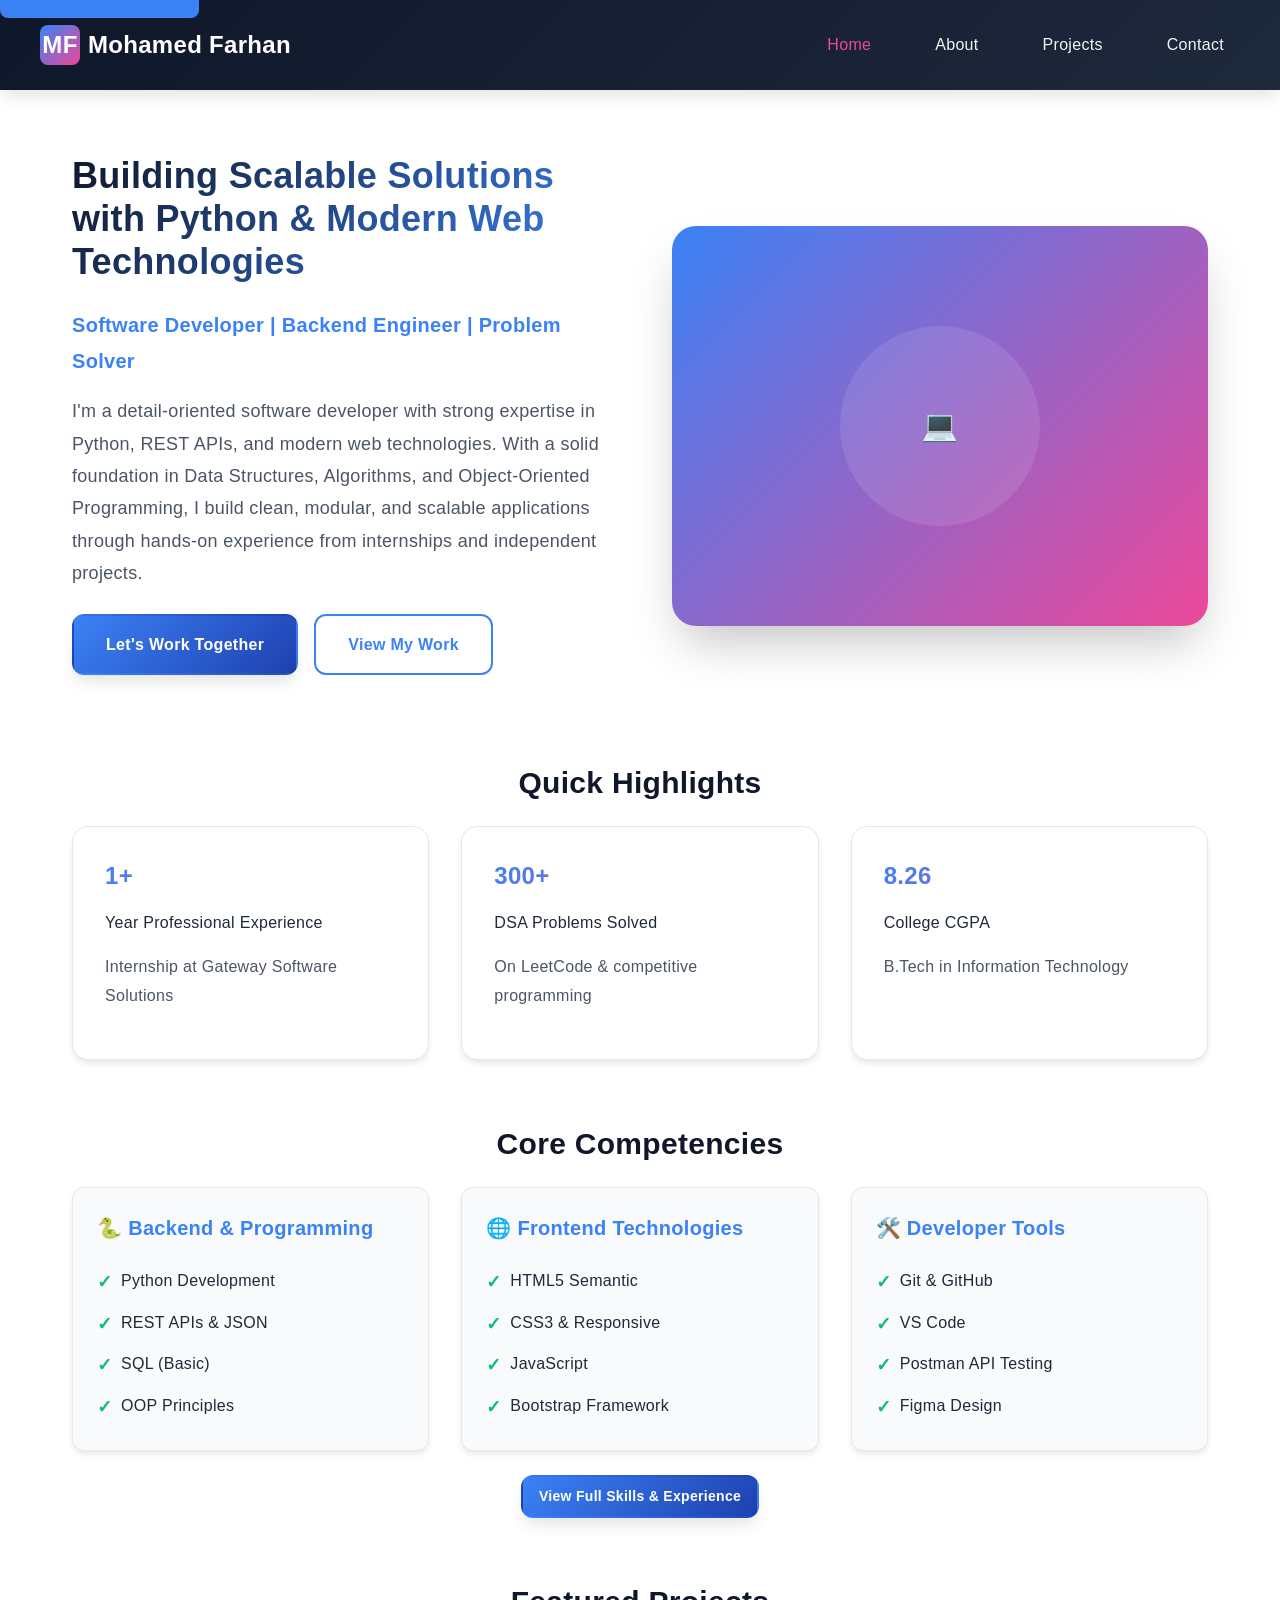
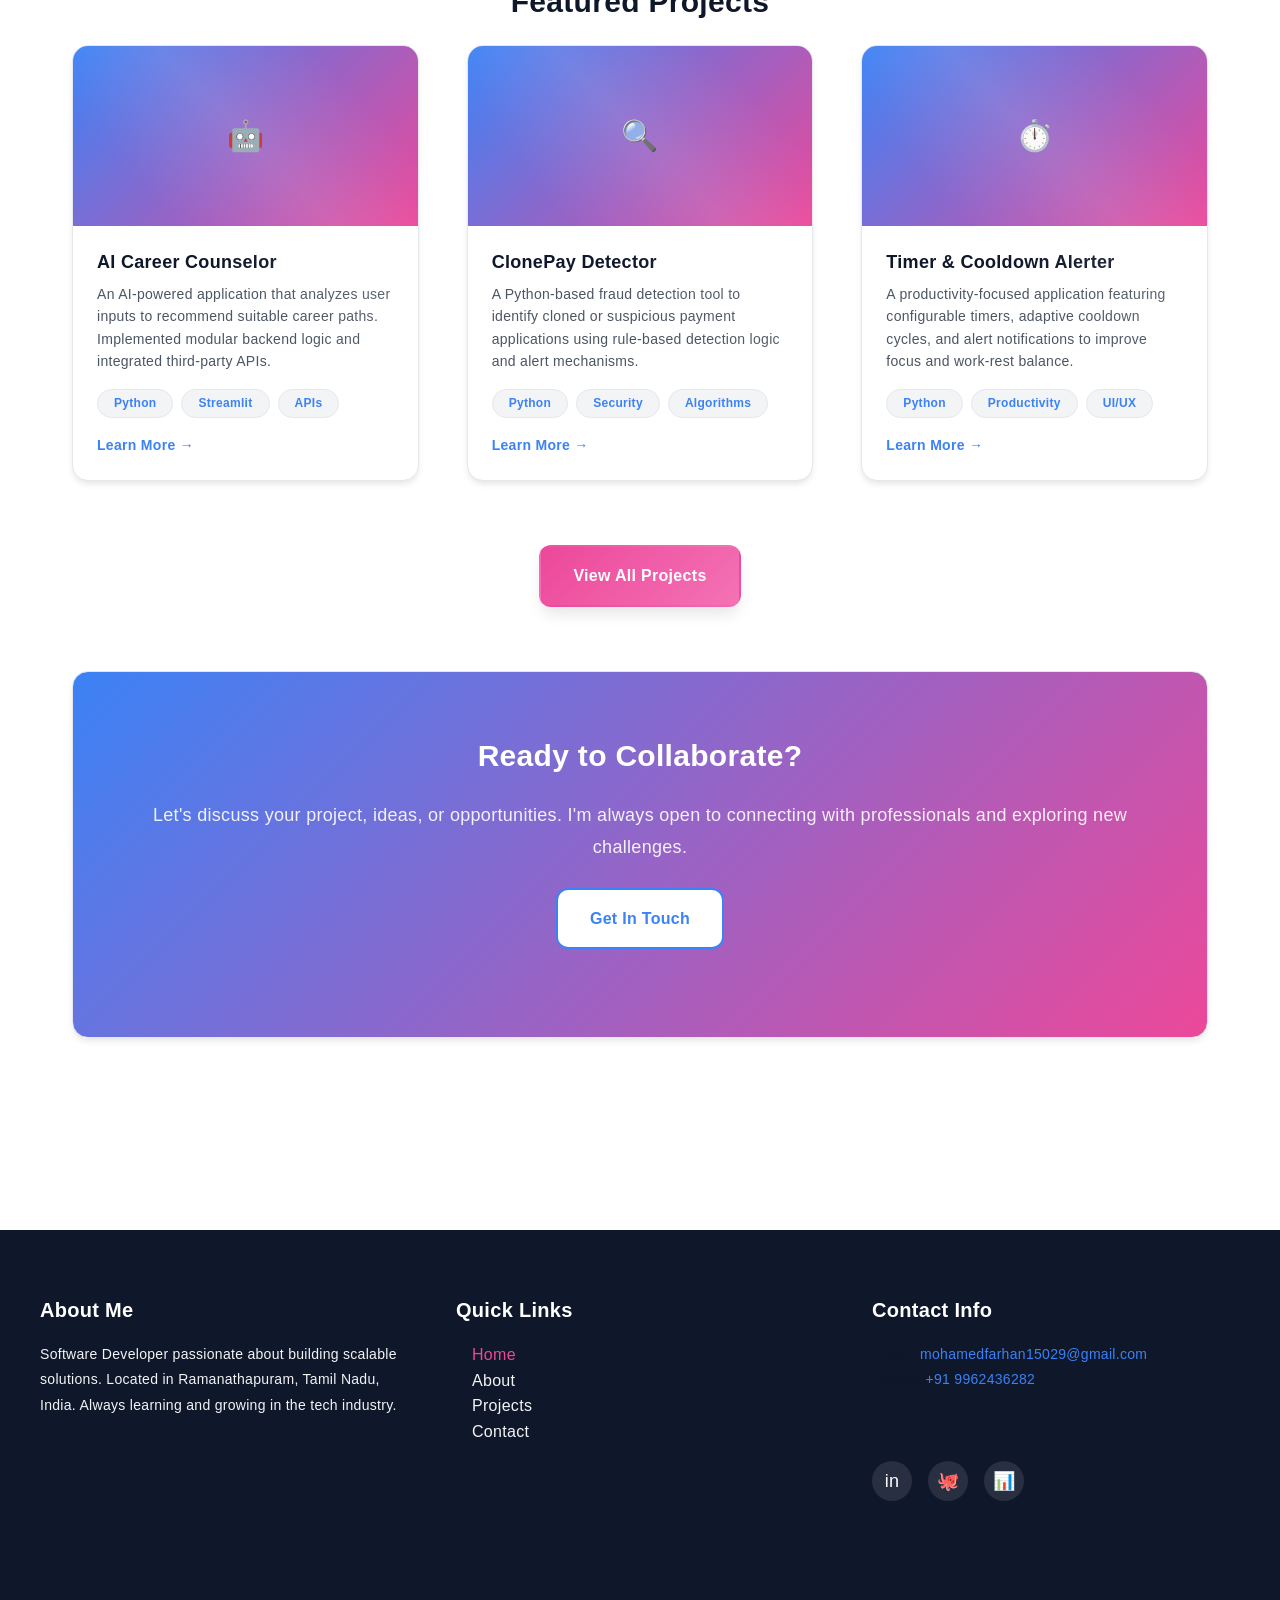
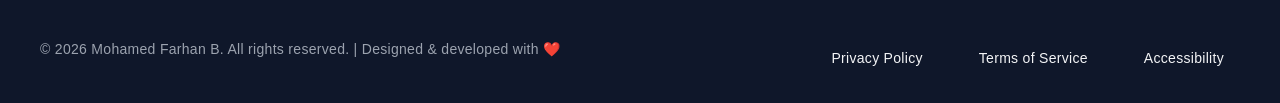
==== index.html @ 7ab43fc3 "Initial commit: Professional portfolio website - WCAG AAA accessible, SEO optimized, premium design" ====
<!DOCTYPE html>
<html lang="en">
<head>
  <!-- Charset and Viewport -->
  <meta charset="UTF-8">
  <meta name="viewport" content="width=device-width, initial-scale=1.0">
  
  <!-- SEO Meta Tags -->
  <title>Mohamed Farhan B | Software Developer - Python Backend & Web Development</title>
  <meta name="description" content="Experienced Software Developer specializing in Python backend development, REST APIs, and web technologies. Explore my portfolio, projects, and professional experience.">
  <meta name="keywords" content="Software Developer, Python, Backend Development, REST APIs, Web Development, Java, JavaScript, Full Stack">
  <meta name="author" content="Mohamed Farhan B">
  <meta name="robots" content="index, follow">
  <meta name="language" content="English">
  
  <!-- Open Graph Tags (Social Media) -->
  <meta property="og:title" content="Mohamed Farhan B | Software Developer">
  <meta property="og:description" content="Experienced Software Developer specializing in Python backend, APIs, and web technologies. Explore my portfolio and projects.">
  <meta property="og:type" content="website">
  <meta property="og:url" content="https://mohamedfarhanb.com">
  <meta property="og:image" content="https://mohamedfarhanb.com/og-image.png">
  
  <!-- Twitter Card Tags -->
  <meta name="twitter:card" content="summary_large_image">
  <meta name="twitter:title" content="Mohamed Farhan B | Software Developer">
  <meta name="twitter:description" content="Experienced Software Developer - Python, Backend, Web Development">
  
  <!-- Canonical URL -->
  <link rel="canonical" href="https://mohamedfarhanb.com">
  
  <!-- Favicon -->
  <link rel="icon" type="image/x-icon" href="data:image/svg+xml,<svg xmlns='http://www.w3.org/2000/svg' viewBox='0 0 32 32'><rect fill='%233b82f6' width='32' height='32'/><text x='50%' y='50%' dominant-baseline='middle' text-anchor='middle' font-size='20' font-weight='bold' fill='white' font-family='Arial'>MF</text></svg>">
  
  <!-- Stylesheets -->
  <link rel="stylesheet" href="css/styles.css">
  
  <!-- Schema.org Structured Data -->
  <script type="application/ld+json">
  {
    "@context": "https://schema.org",
    "@type": "Person",
    "name": "Mohamed Farhan B",
    "jobTitle": "Software Developer",
    "url": "https://mohamedfarhanb.com",
    "image": "https://mohamedfarhanb.com/profile.jpg",
    "sameAs": [
      "https://linkedin.com/in/mohamed-farhanb",
      "https://github.com/FarhanMohamed2005",
      "https://leetcode.com/u/Farhan12121"
    ],
    "contact": {
      "@type": "ContactPoint",
      "contactType": "Customer Service",
      "email": "mohamedfarhan15029@gmail.com",
      "telephone": "+91 9962436282"
    }
  }
  </script>
</head>
<body>
  <!-- Skip to Main Content Link (Accessibility) -->
  <a href="#main-content" class="skip-link">Skip to main content</a>

  <!-- Header & Navigation -->
  <header role="banner">
    <div class="header-container">
      <!-- Logo -->
      <a href="index.html" class="logo" aria-label="Mohamed Farhan portfolio home">
        <div class="logo-icon">MF</div>
        <span>Mohamed Farhan</span>
      </a>

      <!-- Mobile Menu Button -->
      <button class="mobile-menu-btn" aria-label="Toggle navigation menu" aria-expanded="false">
        ☰
      </button>

      <!-- Navigation -->
      <nav role="navigation" aria-label="Main navigation">
        <a href="index.html" aria-current="page">Home</a>
        <a href="about.html">About</a>
        <a href="projects.html">Projects</a>
        <a href="contact.html">Contact</a>
      </nav>
    </div>
  </header>

  <!-- Main Content -->
  <main id="main-content" role="main">
    <!-- Hero Section -->
    <section class="hero" aria-labelledby="hero-title">
      <article class="hero-content">
        <h1 id="hero-title">Building Scalable Solutions with Python & Modern Web Technologies</h1>
        <p class="hero-subtitle">Software Developer | Backend Engineer | Problem Solver</p>
        <p class="hero-description">
          I'm a detail-oriented software developer with strong expertise in Python, REST APIs, and modern web technologies. 
          With a solid foundation in Data Structures, Algorithms, and Object-Oriented Programming, I build clean, modular, 
          and scalable applications through hands-on experience from internships and independent projects.
        </p>
        <div class="hero-cta">
          <a href="contact.html" class="btn btn-primary" aria-label="Get in touch with me">Let's Work Together</a>
          <a href="projects.html" class="btn btn-secondary" aria-label="View my portfolio projects">View My Work</a>
        </div>
      </article>

      <div class="hero-visual" aria-hidden="true">
        <div class="hero-visual-text">💻</div>
      </div>
    </section>

    <!-- Quick Stats Section -->
    <section class="quick-stats" aria-labelledby="stats-title">
      <h2 id="stats-title" class="text-center">Quick Highlights</h2>
      <div class="skills-grid">
        <div class="stat-card card">
          <h3 class="stat-number gradient-text">1+</h3>
          <p class="stat-label">Year Professional Experience</p>
          <p class="text-muted">Internship at Gateway Software Solutions</p>
        </div>
        <div class="stat-card card">
          <h3 class="stat-number gradient-text">300+</h3>
          <p class="stat-label">DSA Problems Solved</p>
          <p class="text-muted">On LeetCode & competitive programming</p>
        </div>
        <div class="stat-card card">
          <h3 class="stat-number gradient-text">8.26</h3>
          <p class="stat-label">College CGPA</p>
          <p class="text-muted">B.Tech in Information Technology</p>
        </div>
      </div>
    </section>

    <!-- Key Skills Preview Section -->
    <section class="skills-preview" aria-labelledby="skills-title">
      <h2 id="skills-title" class="text-center">Core Competencies</h2>
      <div class="skills-grid">
        <div class="skill-category card">
          <h4>🐍 Backend & Programming</h4>
          <ul class="skill-list">
            <li>Python Development</li>
            <li>REST APIs & JSON</li>
            <li>SQL (Basic)</li>
            <li>OOP Principles</li>
          </ul>
        </div>
        <div class="skill-category card">
          <h4>🌐 Frontend Technologies</h4>
          <ul class="skill-list">
            <li>HTML5 Semantic</li>
            <li>CSS3 & Responsive</li>
            <li>JavaScript</li>
            <li>Bootstrap Framework</li>
          </ul>
        </div>
        <div class="skill-category card">
          <h4>🛠️ Developer Tools</h4>
          <ul class="skill-list">
            <li>Git & GitHub</li>
            <li>VS Code</li>
            <li>Postman API Testing</li>
            <li>Figma Design</li>
          </ul>
        </div>
      </div>
      <div class="text-center mt">
        <a href="about.html" class="btn btn-primary btn-small">View Full Skills & Experience</a>
      </div>
    </section>

    <!-- Featured Projects Section -->
    <section class="featured-projects" aria-labelledby="projects-title">
      <h2 id="projects-title" class="text-center">Featured Projects</h2>
      <div class="projects-grid">
        <!-- Project 1 -->
        <article class="project-card">
          <div class="project-image" aria-hidden="true">🤖</div>
          <div class="project-body">
            <h3 class="project-title">AI Career Counselor</h3>
            <p class="project-description">
              An AI-powered application that analyzes user inputs to recommend suitable career paths. 
              Implemented modular backend logic and integrated third-party APIs.
            </p>
            <div class="project-tech">
              <span class="tag">Python</span>
              <span class="tag">Streamlit</span>
              <span class="tag">APIs</span>
            </div>
            <div class="project-footer">
              <a href="projects.html" class="project-link" aria-label="View AI Career Counselor project details">Learn More →</a>
            </div>
          </div>
        </article>

        <!-- Project 2 -->
        <article class="project-card">
          <div class="project-image" aria-hidden="true">🔍</div>
          <div class="project-body">
            <h3 class="project-title">ClonePay Detector</h3>
            <p class="project-description">
              A Python-based fraud detection tool to identify cloned or suspicious payment applications 
              using rule-based detection logic and alert mechanisms.
            </p>
            <div class="project-tech">
              <span class="tag">Python</span>
              <span class="tag">Security</span>
              <span class="tag">Algorithms</span>
            </div>
            <div class="project-footer">
              <a href="projects.html" class="project-link" aria-label="View ClonePay Detector project details">Learn More →</a>
            </div>
          </div>
        </article>

        <!-- Project 3 -->
        <article class="project-card">
          <div class="project-image" aria-hidden="true">⏱️</div>
          <div class="project-body">
            <h3 class="project-title">Timer & Cooldown Alerter</h3>
            <p class="project-description">
              A productivity-focused application featuring configurable timers, adaptive cooldown cycles, 
              and alert notifications to improve focus and work-rest balance.
            </p>
            <div class="project-tech">
              <span class="tag">Python</span>
              <span class="tag">Productivity</span>
              <span class="tag">UI/UX</span>
            </div>
            <div class="project-footer">
              <a href="projects.html" class="project-link" aria-label="View Timer & Cooldown Alerter project details">Learn More →</a>
            </div>
          </div>
        </article>
      </div>
      <div class="text-center mt">
        <a href="projects.html" class="btn btn-accent">View All Projects</a>
      </div>
    </section>

    <!-- Call-to-Action Section -->
    <section class="cta-section" aria-labelledby="cta-title">
      <div class="card" style="background: linear-gradient(135deg, var(--secondary) 0%, var(--accent) 100%); color: white; padding: var(--spacing-3xl); text-align: center;">
        <h2 id="cta-title" style="color: white;">Ready to Collaborate?</h2>
        <p style="color: rgba(255, 255, 255, 0.9); font-size: var(--font-size-lg);">
          Let's discuss your project, ideas, or opportunities. I'm always open to connecting with professionals and exploring new challenges.
        </p>
        <div class="hero-cta" style="justify-content: center; margin-top: var(--spacing-lg);">
          <a href="contact.html" class="btn btn-secondary">Get In Touch</a>
        </div>
      </div>
    </section>
  </main>

  <!-- Footer -->
  <footer role="contentinfo">
    <div class="footer-container">
      <div class="footer-content">
        <!-- About Footer -->
        <section class="footer-section">
          <h4>About Me</h4>
          <p>
            Software Developer passionate about building scalable solutions. Located in Ramanathapuram, Tamil Nadu, India. 
            Always learning and growing in the tech industry.
          </p>
        </section>

        <!-- Quick Links -->
        <section class="footer-section">
          <h4>Quick Links</h4>
          <nav aria-label="Footer navigation">
            <ul style="list-style: none;">
              <li><a href="index.html">Home</a></li>
              <li><a href="about.html">About</a></li>
              <li><a href="projects.html">Projects</a></li>
              <li><a href="contact.html">Contact</a></li>
            </ul>
          </nav>
        </section>

        <!-- Contact Info -->
        <section class="footer-section">
          <h4>Contact Info</h4>
          <p>
            <strong>Email:</strong> <a href="mailto:mohamedfarhan15029@gmail.com">mohamedfarhan15029@gmail.com</a><br>
            <strong>Phone:</strong> <a href="tel:+919962436282">+91 9962436282</a>
          </p>
          <h5 style="margin-top: var(--spacing-lg);">Follow Me</h5>
          <div class="social-links">
            <a href="https://linkedin.com/in/mohamed-farhanb" class="social-link" aria-label="LinkedIn profile" target="_blank" rel="noopener noreferrer">in</a>
            <a href="https://github.com/FarhanMohamed2005" class="social-link" aria-label="GitHub profile" target="_blank" rel="noopener noreferrer">🐙</a>
            <a href="https://leetcode.com/u/Farhan12121" class="social-link" aria-label="LeetCode profile" target="_blank" rel="noopener noreferrer">📊</a>
          </div>
        </section>
      </div>

      <!-- Footer Bottom -->
      <div class="footer-bottom">
        <p class="footer-credit">© 2026 Mohamed Farhan B. All rights reserved. | Designed & developed with ❤️</p>
        <nav class="footer-links" aria-label="Legal">
          <a href="#privacy">Privacy Policy</a>
          <a href="#terms">Terms of Service</a>
          <a href="#accessibility">Accessibility</a>
        </nav>
      </div>
    </div>
  </footer>

  <!-- Scripts -->
  <script src="js/script.js"></script>
</body>
</html>
---- css/styles.css ----
/* ========================================
   PORTFOLIO WEBSITE - PREMIUM STYLING
   Semantic HTML5 | WCAG Accessibility
   ======================================== */

:root {
  /* Primary Color Palette */
  --primary: #0f172a;
  --primary-light: #1e293b;
  --secondary: #3b82f6;
  --secondary-dark: #1e40af;
  --accent: #ec4899;
  --accent-light: #f472b6;
  
  /* Neutral Colors */
  --white: #ffffff;
  --gray-50: #f9fafb;
  --gray-100: #f3f4f6;
  --gray-200: #e5e7eb;
  --gray-400: #9ca3af;
  --gray-600: #4b5563;
  --gray-800: #1f2937;
  --gray-900: #111827;
  
  /* Functional Colors */
  --success: #10b981;
  --warning: #f59e0b;
  --danger: #ef4444;
  
  /* Spacing System */
  --spacing-xs: 0.25rem;
  --spacing-sm: 0.5rem;
  --spacing-md: 1rem;
  --spacing-lg: 1.5rem;
  --spacing-xl: 2rem;
  --spacing-2xl: 3rem;
  --spacing-3xl: 4rem;
  
  /* Typography */
  --font-family: 'Segoe UI', Tahoma, Geneva, Verdana, sans-serif;
  --font-mono: 'Courier New', monospace;
  --font-size-xs: 0.75rem;
  --font-size-sm: 0.875rem;
  --font-size-base: 1rem;
  --font-size-lg: 1.125rem;
  --font-size-xl: 1.25rem;
  --font-size-2xl: 1.5rem;
  --font-size-3xl: 1.875rem;
  --font-size-4xl: 2.25rem;
  
  /* Shadows */
  --shadow-sm: 0 1px 2px 0 rgba(0, 0, 0, 0.05);
  --shadow-md: 0 4px 6px -1px rgba(0, 0, 0, 0.1);
  --shadow-lg: 0 10px 15px -3px rgba(0, 0, 0, 0.1);
  --shadow-xl: 0 20px 25px -5px rgba(0, 0, 0, 0.1);
  --shadow-2xl: 0 25px 50px -12px rgba(0, 0, 0, 0.25);
  
  /* Transitions */
  --transition-fast: 150ms ease-in-out;
  --transition-base: 300ms ease-in-out;
  --transition-slow: 500ms ease-in-out;
  
  /* Border Radius */
  --radius-sm: 0.375rem;
  --radius-md: 0.5rem;
  --radius-lg: 0.75rem;
  --radius-xl: 1rem;
  --radius-2xl: 1.5rem;
  --radius-full: 9999px;
}

/* ========================================
   RESET & BASE STYLES
   ======================================== */

*,
*::before,
*::after {
  margin: 0;
  padding: 0;
  box-sizing: border-box;
}

html {
  scroll-behavior: smooth;
  font-size: 16px;
}

body {
  font-family: var(--font-family);
  color: var(--gray-800);
  background-color: var(--white);
  line-height: 1.6;
  letter-spacing: 0.3px;
  overflow-x: hidden;
}

/* ========================================
   ACCESSIBILITY FOCUS STYLES
   ======================================== */

:focus {
  outline: 2px solid var(--secondary);
  outline-offset: 2px;
}

:focus:not(:focus-visible) {
  outline: none;
}

a:focus-visible,
button:focus-visible,
input:focus-visible,
textarea:focus-visible,
select:focus-visible {
  outline: 3px solid var(--accent);
  outline-offset: 2px;
  border-radius: var(--radius-md);
}

/* Skip to main content link */
.skip-link {
  position: absolute;
  top: -40px;
  left: 0;
  background: var(--secondary);
  color: var(--white);
  padding: var(--spacing-md) var(--spacing-lg);
  text-decoration: none;
  z-index: 100;
  border-radius: var(--radius-md);
}

.skip-link:focus {
  top: 0;
}

/* ========================================
   TYPOGRAPHY
   ======================================== */

h1 {
  font-size: var(--font-size-4xl);
  font-weight: 700;
  line-height: 1.2;
  margin-bottom: var(--spacing-lg);
  color: var(--primary);
}

h2 {
  font-size: var(--font-size-3xl);
  font-weight: 700;
  line-height: 1.3;
  margin-bottom: var(--spacing-lg);
  color: var(--primary);
}

h3 {
  font-size: var(--font-size-2xl);
  font-weight: 600;
  line-height: 1.4;
  margin-bottom: var(--spacing-md);
  color: var(--primary);
}

h4 {
  font-size: var(--font-size-xl);
  font-weight: 600;
  margin-bottom: var(--spacing-md);
  color: var(--primary);
}

h5 {
  font-size: var(--font-size-lg);
  font-weight: 600;
  margin-bottom: var(--spacing-sm);
  color: var(--primary);
}

h6 {
  font-size: var(--font-size-base);
  font-weight: 600;
  margin-bottom: var(--spacing-sm);
  color: var(--primary);
}

p {
  margin-bottom: var(--spacing-md);
  line-height: 1.8;
  color: var(--gray-700);
}

a {
  color: var(--secondary);
  text-decoration: none;
  transition: color var(--transition-fast);
}

a:hover {
  color: var(--accent);
  text-decoration: underline;
}

strong {
  font-weight: 600;
  color: var(--primary);
}

code {
  background-color: var(--gray-100);
  color: var(--danger);
  padding: 0.2rem 0.4rem;
  border-radius: var(--radius-sm);
  font-family: var(--font-mono);
  font-size: 0.9em;
}

/* ========================================
   HEADER & NAVIGATION
   ======================================== */

header {
  background: linear-gradient(135deg, var(--primary) 0%, var(--primary-light) 100%);
  color: var(--white);
  padding: var(--spacing-lg) var(--spacing-xl);
  box-shadow: var(--shadow-lg);
  position: sticky;
  top: 0;
  z-index: 50;
  animation: slideDown 0.6s ease-out;
}

@keyframes slideDown {
  from {
    transform: translateY(-100%);
    opacity: 0;
  }
  to {
    transform: translateY(0);
    opacity: 1;
  }
}

.header-container {
  max-width: 1200px;
  margin: 0 auto;
  display: flex;
  justify-content: space-between;
  align-items: center;
  gap: var(--spacing-xl);
}

.logo {
  font-size: var(--font-size-2xl);
  font-weight: 700;
  color: var(--white);
  display: flex;
  align-items: center;
  gap: var(--spacing-sm);
  text-decoration: none;
  transition: transform var(--transition-fast);
}

.logo:hover {
  transform: scale(1.05);
}

.logo-icon {
  width: 40px;
  height: 40px;
  background: linear-gradient(135deg, var(--secondary) 0%, var(--accent) 100%);
  border-radius: var(--radius-md);
  display: flex;
  align-items: center;
  justify-content: center;
  font-weight: 700;
  color: var(--white);
}

nav {
  display: flex;
  gap: var(--spacing-xl);
  align-items: center;
}

nav a {
  color: var(--gray-100);
  text-decoration: none;
  font-weight: 500;
  padding: var(--spacing-sm) var(--spacing-md);
  border-radius: var(--radius-md);
  transition: all var(--transition-base);
  position: relative;
}

nav a::after {
  content: '';
  position: absolute;
  bottom: 0;
  left: 0;
  width: 0;
  height: 2px;
  background: linear-gradient(90deg, var(--secondary), var(--accent));
  transition: width var(--transition-base);
}

nav a:hover::after {
  width: 100%;
}

nav a:hover {
  color: var(--accent);
  background-color: rgba(255, 255, 255, 0.1);
}

.mobile-menu-btn {
  display: none;
  background: none;
  border: none;
  color: var(--white);
  cursor: pointer;
  font-size: var(--font-size-xl);
}

/* ========================================
   MAIN CONTAINER & SECTIONS
   ======================================== */

main {
  max-width: 1200px;
  margin: 0 auto;
  padding: var(--spacing-3xl) var(--spacing-xl);
  min-height: calc(100vh - 200px);
}

section {
  margin-bottom: var(--spacing-3xl);
  animation: fadeInUp 0.8s ease-out;
}

@keyframes fadeInUp {
  from {
    opacity: 0;
    transform: translateY(30px);
  }
  to {
    opacity: 1;
    transform: translateY(0);
  }
}

article {
  animation: fadeInUp 0.8s ease-out;
}

/* ========================================
   HERO SECTION
   ======================================== */

.hero {
  display: grid;
  grid-template-columns: 1fr 1fr;
  gap: var(--spacing-3xl);
  align-items: center;
  margin-bottom: var(--spacing-3xl);
}

.hero-content h1 {
  background: linear-gradient(135deg, var(--primary) 0%, var(--secondary) 100%);
  -webkit-background-clip: text;
  -webkit-text-fill-color: transparent;
  background-clip: text;
  margin-bottom: var(--spacing-lg);
  animation: slideInLeft 0.8s ease-out;
}

@keyframes slideInLeft {
  from {
    opacity: 0;
    transform: translateX(-50px);
  }
  to {
    opacity: 1;
    transform: translateX(0);
  }
}

.hero-subtitle {
  font-size: var(--font-size-xl);
  color: var(--secondary);
  font-weight: 600;
  margin-bottom: var(--spacing-md);
  animation: slideInLeft 0.8s ease-out 0.1s backwards;
}

.hero-description {
  font-size: var(--font-size-lg);
  color: var(--gray-600);
  line-height: 1.8;
  margin-bottom: var(--spacing-lg);
  animation: slideInLeft 0.8s ease-out 0.2s backwards;
}

.hero-cta {
  display: flex;
  gap: var(--spacing-md);
  margin-bottom: var(--spacing-lg);
  animation: slideInLeft 0.8s ease-out 0.3s backwards;
  flex-wrap: wrap;
}

.hero-visual {
  background: linear-gradient(135deg, var(--secondary) 0%, var(--accent) 100%);
  border-radius: var(--radius-2xl);
  height: 400px;
  display: flex;
  align-items: center;
  justify-content: center;
  box-shadow: var(--shadow-2xl);
  animation: slideInRight 0.8s ease-out;
  position: relative;
  overflow: hidden;
}

@keyframes slideInRight {
  from {
    opacity: 0;
    transform: translateX(50px);
  }
  to {
    opacity: 1;
    transform: translateX(0);
  }
}

.hero-visual::before {
  content: '';
  position: absolute;
  width: 200px;
  height: 200px;
  background: rgba(255, 255, 255, 0.1);
  border-radius: 50%;
  animation: float 6s ease-in-out infinite;
}

@keyframes float {
  0%, 100% {
    transform: translateY(0);
  }
  50% {
    transform: translateY(-30px);
  }
}

.hero-visual-text {
  color: var(--white);
  font-size: var(--font-size-3xl);
  font-weight: 700;
  text-align: center;
  z-index: 10;
  position: relative;
}

/* ========================================
   BUTTONS & CTA
   ======================================== */

.btn {
  display: inline-block;
  padding: var(--spacing-md) var(--spacing-xl);
  border-radius: var(--radius-lg);
  border: 2px solid transparent;
  font-size: var(--font-size-base);
  font-weight: 600;
  cursor: pointer;
  transition: all var(--transition-base);
  text-decoration: none;
  text-align: center;
  font-family: var(--font-family);
}

.btn-primary {
  background: linear-gradient(135deg, var(--secondary) 0%, var(--secondary-dark) 100%);
  color: var(--white);
  box-shadow: var(--shadow-lg);
}

.btn-primary:hover {
  transform: translateY(-2px);
  box-shadow: var(--shadow-xl);
}

.btn-secondary {
  background: var(--white);
  color: var(--secondary);
  border: 2px solid var(--secondary);
}

.btn-secondary:hover {
  background: var(--secondary);
  color: var(--white);
  transform: translateY(-2px);
}

.btn-accent {
  background: linear-gradient(135deg, var(--accent) 0%, var(--accent-light) 100%);
  color: var(--white);
  box-shadow: var(--shadow-lg);
}

.btn-accent:hover {
  transform: translateY(-2px);
  box-shadow: var(--shadow-xl);
}

.btn-small {
  padding: var(--spacing-sm) var(--spacing-md);
  font-size: var(--font-size-sm);
}

.btn:active {
  transform: translateY(0);
}

/* ========================================
   CARDS
   ======================================== */

.card {
  background: var(--white);
  border-radius: var(--radius-xl);
  padding: var(--spacing-xl);
  box-shadow: var(--shadow-md);
  transition: all var(--transition-base);
  border: 1px solid var(--gray-200);
}

.card:hover {
  box-shadow: var(--shadow-xl);
  transform: translateY(-8px);
  border-color: var(--secondary);
}

.card-header {
  margin-bottom: var(--spacing-lg);
}

.card-title {
  font-size: var(--font-size-xl);
  font-weight: 700;
  margin-bottom: var(--spacing-sm);
  color: var(--primary);
}

.card-subtitle {
  color: var(--secondary);
  font-size: var(--font-size-sm);
  font-weight: 600;
}

.card-content {
  color: var(--gray-600);
  line-height: 1.8;
  margin-bottom: var(--spacing-md);
}

.card-tags {
  display: flex;
  gap: var(--spacing-sm);
  flex-wrap: wrap;
}

.tag {
  display: inline-block;
  background: var(--gray-100);
  color: var(--secondary);
  padding: var(--spacing-xs) var(--spacing-md);
  border-radius: var(--radius-full);
  font-size: var(--font-size-xs);
  font-weight: 600;
  border: 1px solid var(--gray-200);
}

.tag:hover {
  background: var(--secondary);
  color: var(--white);
  border-color: var(--secondary);
}

/* ========================================
   SKILLS GRID
   ======================================== */

.skills-grid {
  display: grid;
  grid-template-columns: repeat(auto-fit, minmax(200px, 1fr));
  gap: var(--spacing-xl);
}

.skill-category {
  background: var(--gray-50);
  padding: var(--spacing-lg);
  border-radius: var(--radius-lg);
  border: 1px solid var(--gray-200);
  transition: all var(--transition-base);
}

.skill-category:hover {
  background: var(--white);
  box-shadow: var(--shadow-lg);
  border-color: var(--secondary);
}

.skill-category h4 {
  color: var(--secondary);
  margin-bottom: var(--spacing-md);
  display: flex;
  align-items: center;
  gap: var(--spacing-sm);
}

.skill-list {
  list-style: none;
}

.skill-list li {
  padding: var(--spacing-sm) 0;
  color: var(--gray-700);
  position: relative;
  padding-left: var(--spacing-lg);
}

.skill-list li::before {
  content: '✓';
  position: absolute;
  left: 0;
  color: var(--success);
  font-weight: 700;
  font-size: var(--font-size-lg);
}

/* ========================================
   PROJECTS GRID
   ======================================== */

.projects-grid {
  display: grid;
  grid-template-columns: repeat(auto-fit, minmax(280px, 1fr));
  gap: var(--spacing-2xl);
  margin-bottom: var(--spacing-3xl);
}

.project-card {
  background: var(--white);
  border-radius: var(--radius-xl);
  overflow: hidden;
  box-shadow: var(--shadow-md);
  transition: all var(--transition-base);
  border: 1px solid var(--gray-200);
  display: flex;
  flex-direction: column;
}

.project-card:hover {
  box-shadow: var(--shadow-xl);
  transform: translateY(-12px);
  border-color: var(--secondary);
}

.project-image {
  width: 100%;
  height: 180px;
  background: linear-gradient(135deg, var(--secondary) 0%, var(--accent) 100%);
  display: flex;
  align-items: center;
  justify-content: center;
  color: var(--white);
  font-size: var(--font-size-3xl);
  font-weight: 700;
  overflow: hidden;
}

.project-image::before {
  content: '';
  position: absolute;
  width: 100%;
  height: 100%;
  background: linear-gradient(45deg, transparent 30%, rgba(255, 255, 255, 0.1) 50%, transparent 70%);
  animation: shimmer 3s infinite;
}

@keyframes shimmer {
  0% {
    transform: translateX(-100%);
  }
  100% {
    transform: translateX(100%);
  }
}

.project-body {
  padding: var(--spacing-lg);
  flex-grow: 1;
  display: flex;
  flex-direction: column;
}

.project-title {
  font-size: var(--font-size-lg);
  font-weight: 700;
  color: var(--primary);
  margin-bottom: var(--spacing-sm);
}

.project-description {
  color: var(--gray-600);
  font-size: var(--font-size-sm);
  line-height: 1.6;
  margin-bottom: var(--spacing-md);
  flex-grow: 1;
}

.project-tech {
  display: flex;
  flex-wrap: wrap;
  gap: var(--spacing-sm);
  margin-bottom: var(--spacing-md);
}

.project-footer {
  display: flex;
  gap: var(--spacing-md);
  margin-top: auto;
}

.project-link {
  display: inline-flex;
  align-items: center;
  gap: var(--spacing-sm);
  color: var(--secondary);
  font-weight: 600;
  font-size: var(--font-size-sm);
  transition: all var(--transition-fast);
}

.project-link:hover {
  color: var(--accent);
  transform: translateX(4px);
}

/* ========================================
   EXPERIENCE TIMELINE
   ======================================== */

.experience-timeline {
  position: relative;
  padding: var(--spacing-lg) 0;
}

.experience-timeline::before {
  content: '';
  position: absolute;
  left: 0;
  top: 0;
  bottom: 0;
  width: 3px;
  background: linear-gradient(180deg, var(--secondary) 0%, var(--accent) 100%);
  border-radius: var(--radius-full);
}

.timeline-item {
  margin-bottom: var(--spacing-2xl);
  padding-left: var(--spacing-2xl);
  position: relative;
}

.timeline-item::before {
  content: '';
  position: absolute;
  left: -10px;
  top: 0;
  width: 20px;
  height: 20px;
  background: var(--white);
  border: 3px solid var(--secondary);
  border-radius: 50%;
  transition: all var(--transition-base);
}

.timeline-item:hover::before {
  background: var(--secondary);
  transform: scale(1.2);
}

.timeline-date {
  font-size: var(--font-size-sm);
  color: var(--secondary);
  font-weight: 700;
  margin-bottom: var(--spacing-sm);
}

.timeline-title {
  font-size: var(--font-size-lg);
  font-weight: 700;
  color: var(--primary);
  margin-bottom: var(--spacing-sm);
}

.timeline-company {
  color: var(--accent);
  font-weight: 600;
  margin-bottom: var(--spacing-md);
}

.timeline-description {
  color: var(--gray-600);
  line-height: 1.8;
  margin-bottom: var(--spacing-md);
}

.timeline-points {
  list-style: none;
  margin-left: var(--spacing-lg);
}

.timeline-points li {
  padding: var(--spacing-sm) 0;
  color: var(--gray-700);
  position: relative;
  padding-left: var(--spacing-lg);
}

.timeline-points li::before {
  content: '→';
  position: absolute;
  left: 0;
  color: var(--secondary);
  font-weight: 700;
}

/* ========================================
   FORM STYLES
   ======================================== */

form {
  display: grid;
  gap: var(--spacing-lg);
  background: var(--gray-50);
  padding: var(--spacing-2xl);
  border-radius: var(--radius-xl);
  border: 1px solid var(--gray-200);
}

.form-group {
  display: flex;
  flex-direction: column;
  gap: var(--spacing-sm);
}

label {
  font-weight: 600;
  color: var(--primary);
  font-size: var(--font-size-sm);
}

input,
textarea,
select {
  padding: var(--spacing-md);
  border: 2px solid var(--gray-200);
  border-radius: var(--radius-md);
  font-family: var(--font-family);
  font-size: var(--font-size-base);
  transition: all var(--transition-base);
  background: var(--white);
}

input:hover,
textarea:hover,
select:hover {
  border-color: var(--gray-400);
}

input:focus,
textarea:focus,
select:focus {
  border-color: var(--secondary);
  background: var(--white);
  box-shadow: 0 0 0 3px rgba(59, 130, 246, 0.1);
}

textarea {
  resize: vertical;
  min-height: 150px;
  font-family: var(--font-family);
}

input::placeholder,
textarea::placeholder {
  color: var(--gray-400);
}

.form-hint {
  font-size: var(--font-size-xs);
  color: var(--gray-600);
  margin-top: -var(--spacing-sm);
}

.form-error {
  color: var(--danger);
  font-size: var(--font-size-sm);
  display: none;
}

.form-error.show {
  display: block;
}

.form-success {
  background: var(--success);
  color: var(--white);
  padding: var(--spacing-lg);
  border-radius: var(--radius-md);
  margin-bottom: var(--spacing-lg);
  display: none;
}

.form-success.show {
  display: block;
  animation: slideInDown 0.4s ease-out;
}

@keyframes slideInDown {
  from {
    opacity: 0;
    transform: translateY(-20px);
  }
  to {
    opacity: 1;
    transform: translateY(0);
  }
}

/* ========================================
   FOOTER
   ======================================== */

footer {
  background: var(--primary);
  color: var(--gray-100);
  padding: var(--spacing-3xl) var(--spacing-xl) var(--spacing-lg);
  margin-top: var(--spacing-3xl);
}

.footer-container {
  max-width: 1200px;
  margin: 0 auto;
}

.footer-content {
  display: grid;
  grid-template-columns: repeat(auto-fit, minmax(250px, 1fr));
  gap: var(--spacing-2xl);
  margin-bottom: var(--spacing-2xl);
}

.footer-section h4 {
  color: var(--white);
  margin-bottom: var(--spacing-md);
}

.footer-section p {
  color: var(--gray-300);
  font-size: var(--font-size-sm);
  line-height: 1.8;
}

.social-links {
  display: flex;
  gap: var(--spacing-md);
  margin-top: var(--spacing-md);
}

.social-link {
  width: 40px;
  height: 40px;
  background: rgba(255, 255, 255, 0.1);
  border-radius: 50%;
  display: flex;
  align-items: center;
  justify-content: center;
  color: var(--white);
  text-decoration: none;
  transition: all var(--transition-base);
  border: 2px solid transparent;
  font-size: var(--font-size-lg);
}

.social-link:hover {
  background: var(--secondary);
  transform: translateY(-4px);
  border-color: var(--accent);
}

.footer-bottom {
  border-top: 1px solid var(--gray-700);
  padding-top: var(--spacing-lg);
  display: flex;
  justify-content: space-between;
  align-items: center;
  flex-wrap: wrap;
  gap: var(--spacing-lg);
}

.footer-credit {
  color: var(--gray-400);
  font-size: var(--font-size-sm);
}

.footer-links {
  display: flex;
  gap: var(--spacing-lg);
}

.footer-links a {
  color: var(--gray-300);
  font-size: var(--font-size-sm);
  transition: color var(--transition-fast);
}

.footer-links a:hover {
  color: var(--secondary);
}

/* ========================================
   UTILITIES
   ======================================== */

.sr-only {
  position: absolute;
  width: 1px;
  height: 1px;
  padding: 0;
  margin: -1px;
  overflow: hidden;
  clip: rect(0, 0, 0, 0);
  white-space: nowrap;
  border-width: 0;
}

.container {
  max-width: 1200px;
  margin: 0 auto;
  padding: 0 var(--spacing-xl);
}

.text-center {
  text-align: center;
}

.text-muted {
  color: var(--gray-600);
}

.mt {
  margin-top: var(--spacing-lg);
}

.mb {
  margin-bottom: var(--spacing-lg);
}

.flex-center {
  display: flex;
  align-items: center;
  justify-content: center;
}

.gradient-text {
  background: linear-gradient(135deg, var(--secondary) 0%, var(--accent) 100%);
  -webkit-background-clip: text;
  -webkit-text-fill-color: transparent;
  background-clip: text;
}

/* ========================================
   RESPONSIVE DESIGN
   ======================================== */

@media (max-width: 768px) {
  :root {
    --font-size-4xl: 1.875rem;
    --font-size-3xl: 1.5rem;
    --font-size-2xl: 1.25rem;
  }

  header {
    padding: var(--spacing-lg) var(--spacing-md);
  }

  .header-container {
    gap: var(--spacing-md);
  }

  nav {
    display: none;
    position: absolute;
    top: 100%;
    left: 0;
    right: 0;
    flex-direction: column;
    background: var(--primary-light);
    padding: var(--spacing-lg);
    gap: var(--spacing-md);
    z-index: 40;
    animation: slideDown 0.3s ease-out;
  }

  nav.active {
    display: flex;
  }

  .mobile-menu-btn {
    display: block;
  }

  main {
    padding: var(--spacing-2xl) var(--spacing-md);
    min-height: auto;
  }

  .hero {
    grid-template-columns: 1fr;
    gap: var(--spacing-2xl);
  }

  .hero-visual {
    height: 250px;
  }

  .skills-grid {
    grid-template-columns: repeat(auto-fit, minmax(150px, 1fr));
    gap: var(--spacing-lg);
  }

  .projects-grid {
    grid-template-columns: 1fr;
    gap: var(--spacing-xl);
  }

  form {
    padding: var(--spacing-lg);
  }

  .footer-bottom {
    flex-direction: column-reverse;
    align-items: flex-start;
  }

  .footer-links {
    flex-direction: column;
    gap: var(--spacing-md);
  }

  h1 {
    font-size: var(--font-size-3xl);
  }

  h2 {
    font-size: var(--font-size-2xl);
  }

  .hero-cta {
    flex-direction: column;
  }

  .btn {
    width: 100%;
  }
}

@media (max-width: 480px) {
  :root {
    --spacing-xl: 1rem;
    --spacing-2xl: 1.5rem;
    --spacing-3xl: 2rem;
    --font-size-2xl: 1.125rem;
  }

  header {
    padding: var(--spacing-md);
  }

  h1 {
    font-size: var(--font-size-2xl);
  }

  h2 {
    font-size: var(--font-size-xl);
  }

  main {
    padding: var(--spacing-xl) var(--spacing-md);
  }

  .skills-grid {
    grid-template-columns: 1fr;
  }

  .timeline-item {
    padding-left: var(--spacing-xl);
  }

  .timeline-item::before {
    left: -7px;
  }

  .experience-timeline::before {
    left: 3px;
  }

  .footer-content {
    gap: var(--spacing-xl);
  }
}

/* ========================================
   PRINT STYLES
   ======================================== */

@media print {
  header,
  footer,
  .mobile-menu-btn {
    display: none;
  }

  main {
    padding: 0;
  }

  a {
    color: var(--primary);
  }

  .btn {
    display: none;
  }
}

/* ========================================
   DARK MODE (FUTURE ENHANCEMENT)
   ======================================== */

@media (prefers-color-scheme: dark) {
  body {
    background-color: var(--gray-900);
    color: var(--gray-100);
  }

  h1,
  h2,
  h3,
  h4,
  h5,
  h6 {
    color: var(--white);
  }

  p {
    color: var(--gray-300);
  }

  .card {
    background: var(--primary-light);
    border-color: var(--gray-700);
  }

  input,
  textarea,
  select {
    background: var(--primary-light);
    color: var(--white);
    border-color: var(--gray-700);
  }

  form {
    background: var(--primary);
    border-color: var(--gray-700);
  }
}
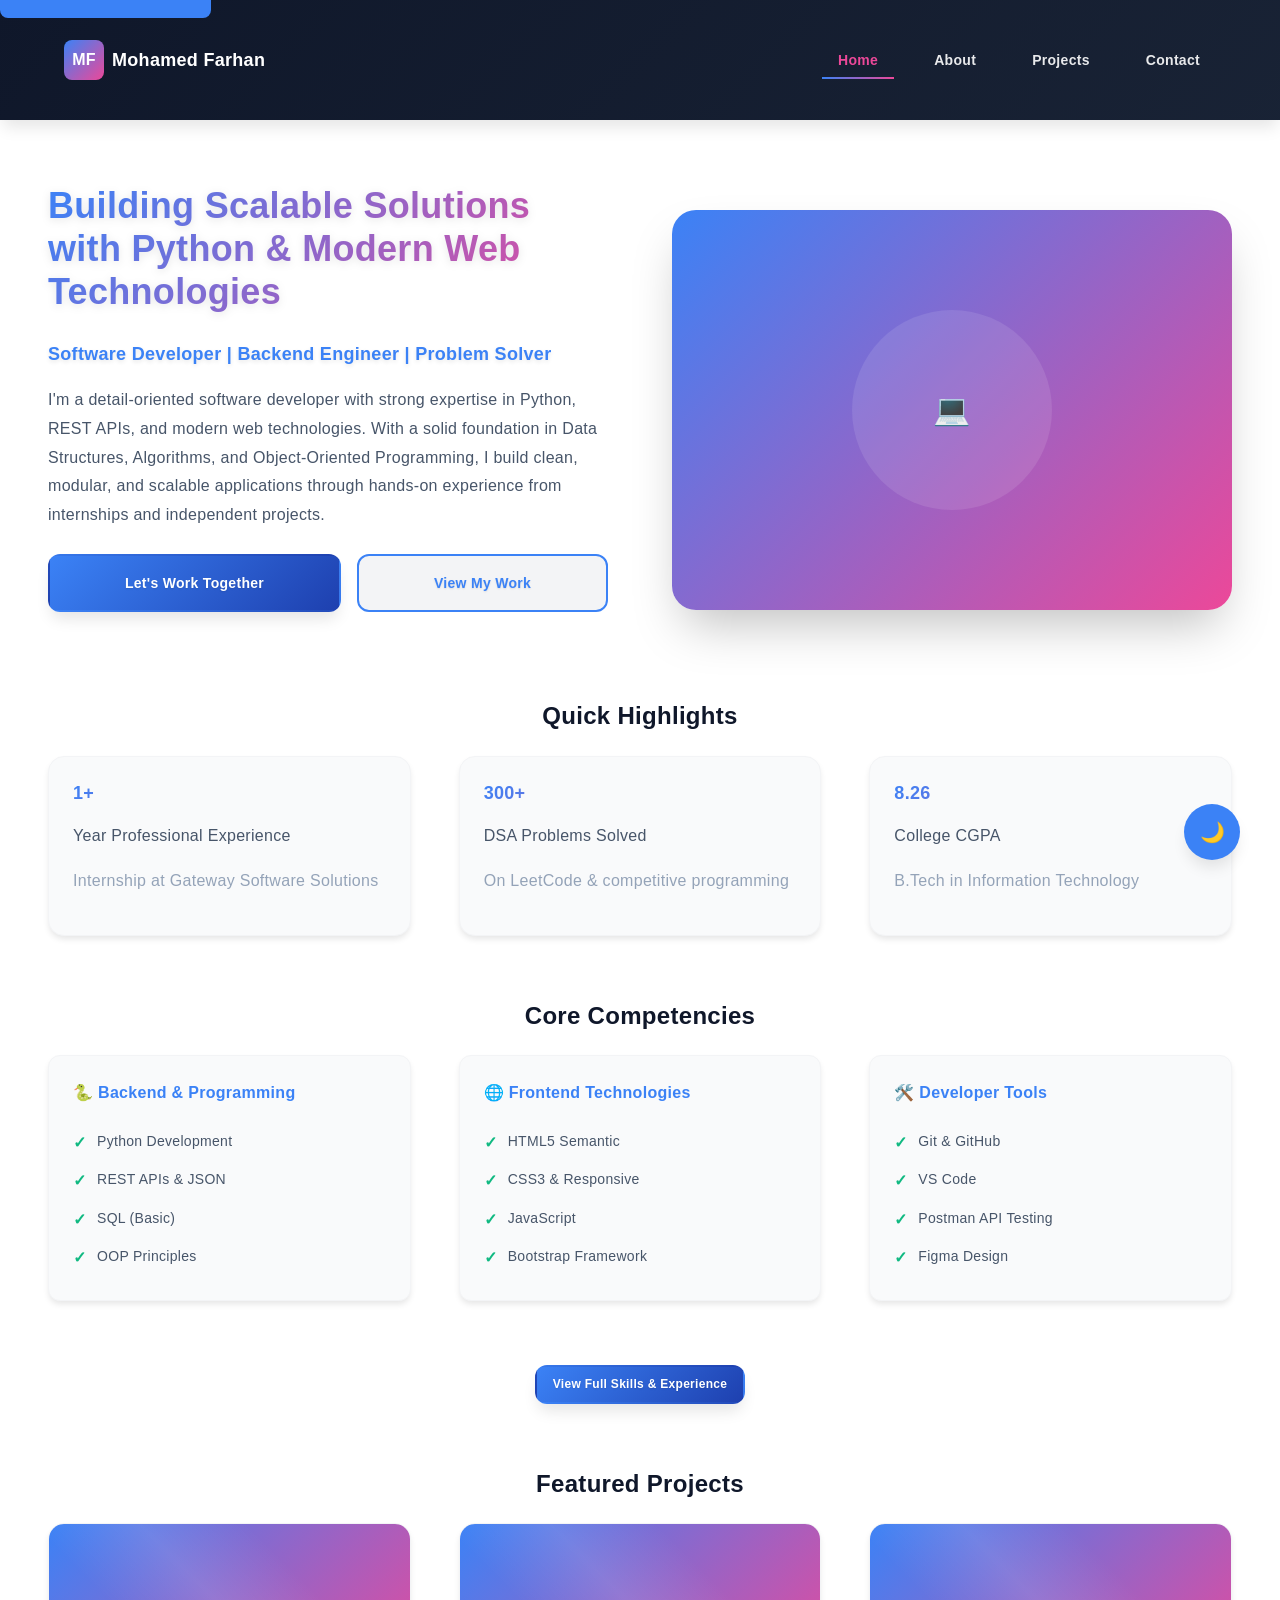
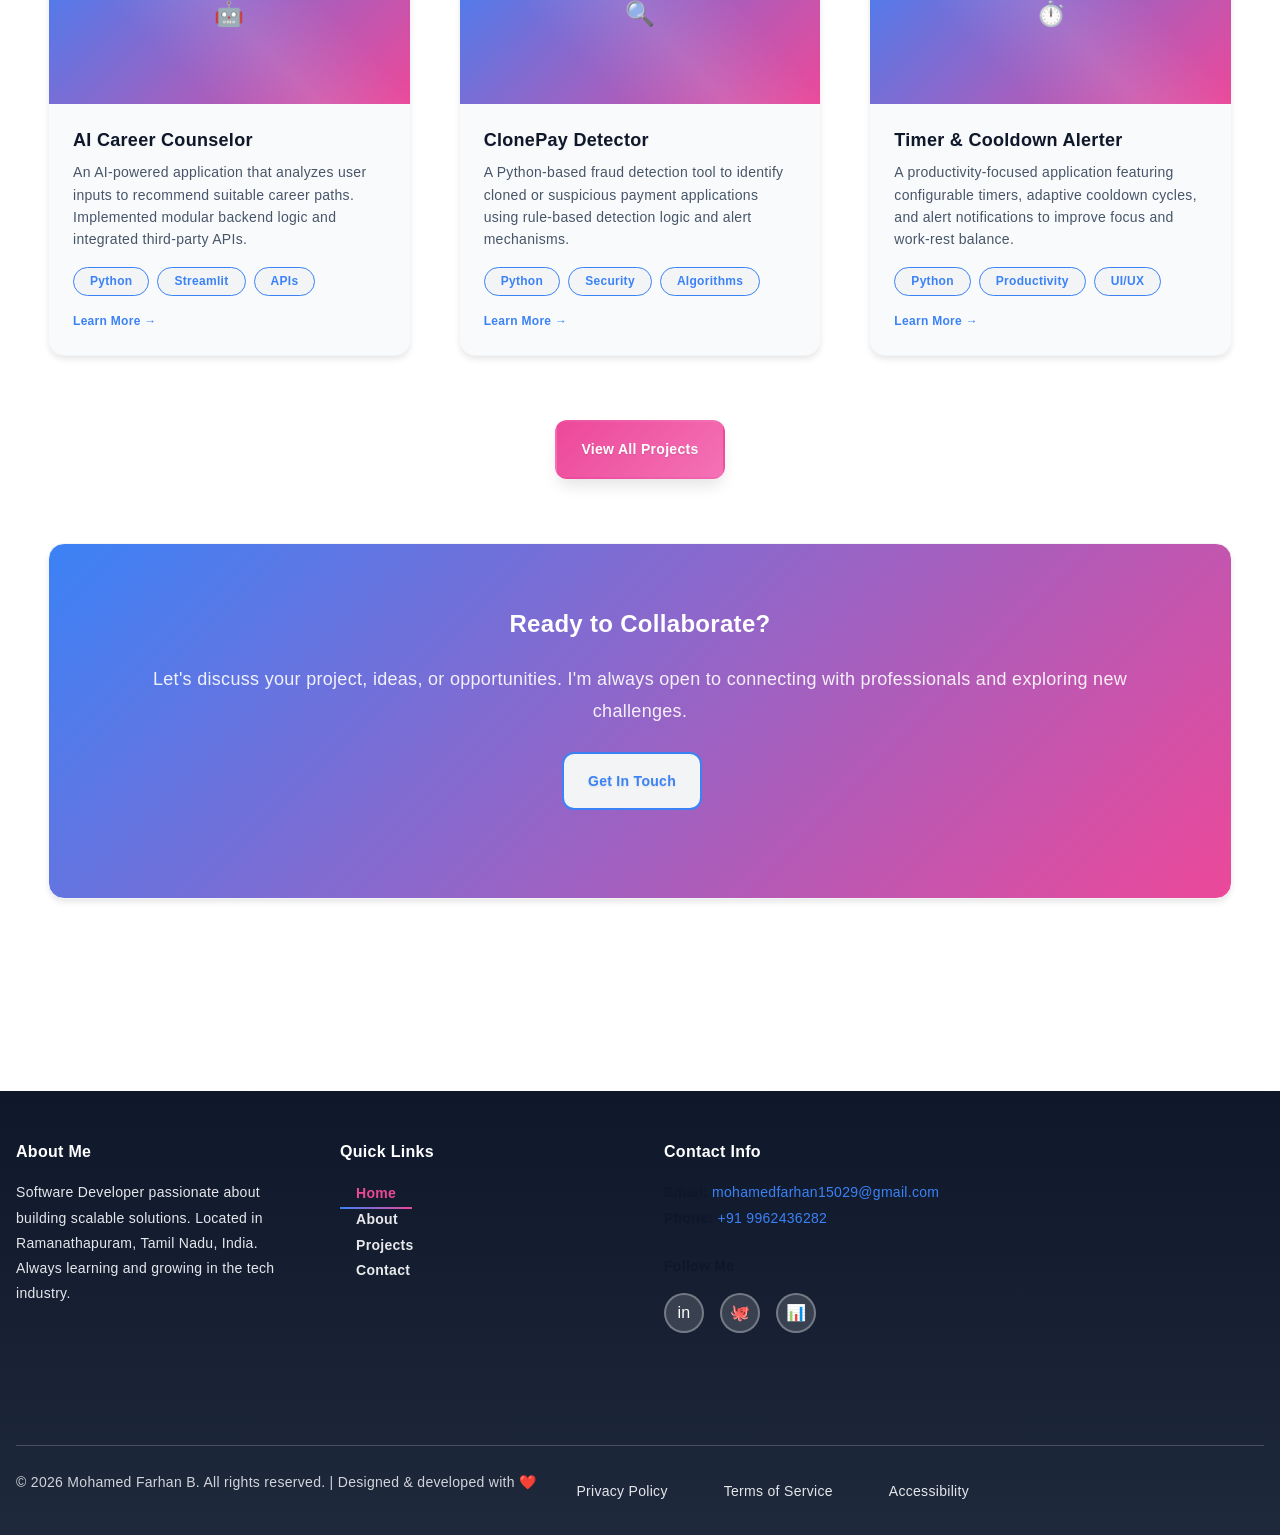
==== commit 7ee22c03: "feat: Transform portfolio with advanced CSS3 Grid, mobile-first responsive design, and light/dark mo" ====
--- a/index.html
+++ b/index.html
@@ -304,6 +304,9 @@
     </div>
   </footer>
 
+  <!-- Theme Toggle Button -->
+  <button class="theme-toggle" aria-label="Switch to dark mode" title="Toggle dark/light mode">🌙</button>
+
   <!-- Scripts -->
   <script src="js/script.js"></script>
 </body>
--- a/css/styles.css
+++ b/css/styles.css
@@ -1,10 +1,25 @@
 /* ========================================
-   PORTFOLIO WEBSITE - PREMIUM STYLING
+   PORTFOLIO WEBSITE - PREMIUM STYLING v2.0
+   Advanced CSS3 | CSS Grid & Flexbox
    Semantic HTML5 | WCAG Accessibility
+   Mobile-First | Light/Dark Mode
+   ======================================== */
+
+/* ========================================
+   ROOT CSS VARIABLES - LIGHT MODE (DEFAULT)
    ======================================== */
 
 :root {
-  /* Primary Color Palette */
+  /* Light Mode Color Palette */
+  --bg-primary: #ffffff;
+  --bg-secondary: #f9fafb;
+  --bg-tertiary: #f3f4f6;
+  
+  --text-primary: #0f172a;
+  --text-secondary: #475569;
+  --text-tertiary: #94a3b8;
+  
+  /* Brand Colors */
   --primary: #0f172a;
   --primary-light: #1e293b;
   --secondary: #3b82f6;
@@ -12,22 +27,25 @@
   --accent: #ec4899;
   --accent-light: #f472b6;
   
+  /* Functional Colors */
+  --success: #10b981;
+  --warning: #f59e0b;
+  --danger: #ef4444;
+  --info: #0ea5e9;
+  
   /* Neutral Colors */
   --white: #ffffff;
   --gray-50: #f9fafb;
   --gray-100: #f3f4f6;
   --gray-200: #e5e7eb;
+  --gray-300: #d1d5db;
   --gray-400: #9ca3af;
   --gray-600: #4b5563;
+  --gray-700: #374151;
   --gray-800: #1f2937;
   --gray-900: #111827;
   
-  /* Functional Colors */
-  --success: #10b981;
-  --warning: #f59e0b;
-  --danger: #ef4444;
-  
-  /* Spacing System */
+  /* Spacing System (Mobile-First) */
   --spacing-xs: 0.25rem;
   --spacing-sm: 0.5rem;
   --spacing-md: 1rem;
@@ -39,6 +57,8 @@
   /* Typography */
   --font-family: 'Segoe UI', Tahoma, Geneva, Verdana, sans-serif;
   --font-mono: 'Courier New', monospace;
+  
+  /* Mobile-First Font Sizes */
   --font-size-xs: 0.75rem;
   --font-size-sm: 0.875rem;
   --font-size-base: 1rem;
@@ -47,8 +67,10 @@
   --font-size-2xl: 1.5rem;
   --font-size-3xl: 1.875rem;
   --font-size-4xl: 2.25rem;
+  --font-size-5xl: 3rem;
   
   /* Shadows */
+  --shadow-none: none;
   --shadow-sm: 0 1px 2px 0 rgba(0, 0, 0, 0.05);
   --shadow-md: 0 4px 6px -1px rgba(0, 0, 0, 0.1);
   --shadow-lg: 0 10px 15px -3px rgba(0, 0, 0, 0.1);
@@ -56,9 +78,9 @@
   --shadow-2xl: 0 25px 50px -12px rgba(0, 0, 0, 0.25);
   
   /* Transitions */
-  --transition-fast: 150ms ease-in-out;
-  --transition-base: 300ms ease-in-out;
-  --transition-slow: 500ms ease-in-out;
+  --transition-fast: 150ms cubic-bezier(0.4, 0, 0.2, 1);
+  --transition-base: 300ms cubic-bezier(0.4, 0, 0.2, 1);
+  --transition-slow: 500ms cubic-bezier(0.4, 0, 0.2, 1);
   
   /* Border Radius */
   --radius-sm: 0.375rem;
@@ -66,7 +88,39 @@
   --radius-lg: 0.75rem;
   --radius-xl: 1rem;
   --radius-2xl: 1.5rem;
+  --radius-3xl: 2rem;
   --radius-full: 9999px;
+}
+
+/* ========================================
+   DARK MODE CSS VARIABLES
+   ======================================== */
+
+[data-theme="dark"] {
+  --bg-primary: #0f172a;
+  --bg-secondary: #1e293b;
+  --bg-tertiary: #334155;
+  
+  --text-primary: #f1f5f9;
+  --text-secondary: #cbd5e1;
+  --text-tertiary: #94a3b8;
+  
+  --primary: #f1f5f9;
+  --primary-light: #e2e8f0;
+  --secondary: #60a5fa;
+  --secondary-dark: #93c5fd;
+  --accent: #f472b6;
+  --accent-light: #f9a8d4;
+  
+  --gray-50: #1e293b;
+  --gray-100: #334155;
+  --gray-200: #475569;
+  --gray-300: #64748b;
+  --gray-400: #94a3b8;
+  --gray-600: #cbd5e1;
+  --gray-700: #e2e8f0;
+  --gray-800: #f1f5f9;
+  --gray-900: #f8fafc;
 }
 
 /* ========================================
@@ -84,15 +138,19 @@
 html {
   scroll-behavior: smooth;
   font-size: 16px;
+  cursor: auto;
 }
 
 body {
   font-family: var(--font-family);
-  color: var(--gray-800);
-  background-color: var(--white);
+  color: var(--text-primary);
+  background-color: var(--bg-primary);
   line-height: 1.6;
   letter-spacing: 0.3px;
   overflow-x: hidden;
+  cursor: auto;
+  transition: background-color var(--transition-base), 
+              color var(--transition-base);
 }
 
 /* ========================================
@@ -116,6 +174,7 @@
   outline: 3px solid var(--accent);
   outline-offset: 2px;
   border-radius: var(--radius-md);
+  box-shadow: 0 0 0 3px rgba(236, 72, 153, 0.25);
 }
 
 /* Skip to main content link */
@@ -129,6 +188,7 @@
   text-decoration: none;
   z-index: 100;
   border-radius: var(--radius-md);
+  font-weight: 600;
 }
 
 .skip-link:focus {
@@ -136,64 +196,100 @@
 }
 
 /* ========================================
+   THEME TOGGLE BUTTON
+   ======================================== */
+
+.theme-toggle {
+  position: fixed;
+  bottom: var(--spacing-xl);
+  right: var(--spacing-xl);
+  width: 56px;
+  height: 56px;
+  border-radius: 50%;
+  background: var(--secondary);
+  color: var(--white);
+  border: none;
+  cursor: pointer;
+  display: flex;
+  align-items: center;
+  justify-content: center;
+  font-size: var(--font-size-xl);
+  box-shadow: var(--shadow-lg);
+  transition: all var(--transition-base);
+  z-index: 40;
+}
+
+.theme-toggle:hover {
+  transform: scale(1.1) rotate(20deg);
+  box-shadow: var(--shadow-xl);
+}
+
+.theme-toggle:active {
+  transform: scale(0.95);
+}
+
+/* ========================================
    TYPOGRAPHY
    ======================================== */
 
 h1 {
-  font-size: var(--font-size-4xl);
-  font-weight: 700;
+  font-size: var(--font-size-2xl);
+  font-weight: 800;
   line-height: 1.2;
   margin-bottom: var(--spacing-lg);
-  color: var(--primary);
+  color: var(--text-primary);
 }
 
 h2 {
-  font-size: var(--font-size-3xl);
+  font-size: var(--font-size-xl);
   font-weight: 700;
   line-height: 1.3;
   margin-bottom: var(--spacing-lg);
-  color: var(--primary);
+  color: var(--text-primary);
 }
 
 h3 {
-  font-size: var(--font-size-2xl);
-  font-weight: 600;
+  font-size: var(--font-size-lg);
+  font-weight: 700;
   line-height: 1.4;
   margin-bottom: var(--spacing-md);
-  color: var(--primary);
+  color: var(--text-primary);
 }
 
 h4 {
-  font-size: var(--font-size-xl);
+  font-size: var(--font-size-base);
   font-weight: 600;
   margin-bottom: var(--spacing-md);
-  color: var(--primary);
+  color: var(--text-primary);
 }
 
 h5 {
-  font-size: var(--font-size-lg);
+  font-size: var(--font-size-sm);
   font-weight: 600;
   margin-bottom: var(--spacing-sm);
-  color: var(--primary);
+  color: var(--text-primary);
 }
 
 h6 {
-  font-size: var(--font-size-base);
+  font-size: var(--font-size-xs);
   font-weight: 600;
   margin-bottom: var(--spacing-sm);
-  color: var(--primary);
+  color: var(--text-secondary);
 }
 
 p {
   margin-bottom: var(--spacing-md);
   line-height: 1.8;
-  color: var(--gray-700);
+  color: var(--text-secondary);
+  font-weight: 500;
 }
 
 a {
   color: var(--secondary);
   text-decoration: none;
   transition: color var(--transition-fast);
+  cursor: pointer;
+  position: relative;
 }
 
 a:hover {
@@ -202,12 +298,12 @@
 }
 
 strong {
-  font-weight: 600;
-  color: var(--primary);
+  font-weight: 700;
+  color: var(--text-primary);
 }
 
 code {
-  background-color: var(--gray-100);
+  background-color: var(--bg-tertiary);
   color: var(--danger);
   padding: 0.2rem 0.4rem;
   border-radius: var(--radius-sm);
@@ -222,12 +318,19 @@
 header {
   background: linear-gradient(135deg, var(--primary) 0%, var(--primary-light) 100%);
   color: var(--white);
-  padding: var(--spacing-lg) var(--spacing-xl);
+  padding: var(--spacing-lg) var(--spacing-md);
   box-shadow: var(--shadow-lg);
   position: sticky;
   top: 0;
   z-index: 50;
   animation: slideDown 0.6s ease-out;
+  backdrop-filter: blur(10px);
+  background-attachment: fixed;
+}
+
+[data-theme="dark"] header {
+  background: linear-gradient(135deg, rgba(15, 23, 42, 0.95) 0%, rgba(30, 41, 59, 0.95) 100%);
+  backdrop-filter: blur(20px);
 }
 
 @keyframes slideDown {
@@ -242,23 +345,25 @@
 }
 
 .header-container {
-  max-width: 1200px;
+  max-width: 1400px;
   margin: 0 auto;
   display: flex;
   justify-content: space-between;
   align-items: center;
-  gap: var(--spacing-xl);
+  gap: var(--spacing-md);
+  padding: 0 var(--spacing-md);
 }
 
 .logo {
-  font-size: var(--font-size-2xl);
-  font-weight: 700;
+  font-size: var(--font-size-lg);
+  font-weight: 800;
   color: var(--white);
   display: flex;
   align-items: center;
   gap: var(--spacing-sm);
   text-decoration: none;
   transition: transform var(--transition-fast);
+  white-space: nowrap;
 }
 
 .logo:hover {
@@ -273,835 +378,18 @@
   display: flex;
   align-items: center;
   justify-content: center;
-  font-weight: 700;
+  font-weight: 800;
   color: var(--white);
+  font-size: var(--font-size-base);
 }
 
 nav {
   display: flex;
-  gap: var(--spacing-xl);
+  gap: var(--spacing-lg);
   align-items: center;
 }
 
-nav a {
-  color: var(--gray-100);
-  text-decoration: none;
-  font-weight: 500;
-  padding: var(--spacing-sm) var(--spacing-md);
-  border-radius: var(--radius-md);
-  transition: all var(--transition-base);
-  position: relative;
-}
-
-nav a::after {
-  content: '';
-  position: absolute;
-  bottom: 0;
-  left: 0;
-  width: 0;
-  height: 2px;
-  background: linear-gradient(90deg, var(--secondary), var(--accent));
-  transition: width var(--transition-base);
-}
-
-nav a:hover::after {
-  width: 100%;
-}
-
-nav a:hover {
-  color: var(--accent);
-  background-color: rgba(255, 255, 255, 0.1);
-}
-
-.mobile-menu-btn {
-  display: none;
-  background: none;
-  border: none;
-  color: var(--white);
-  cursor: pointer;
-  font-size: var(--font-size-xl);
-}
-
-/* ========================================
-   MAIN CONTAINER & SECTIONS
-   ======================================== */
-
-main {
-  max-width: 1200px;
-  margin: 0 auto;
-  padding: var(--spacing-3xl) var(--spacing-xl);
-  min-height: calc(100vh - 200px);
-}
-
-section {
-  margin-bottom: var(--spacing-3xl);
-  animation: fadeInUp 0.8s ease-out;
-}
-
-@keyframes fadeInUp {
-  from {
-    opacity: 0;
-    transform: translateY(30px);
-  }
-  to {
-    opacity: 1;
-    transform: translateY(0);
-  }
-}
-
-article {
-  animation: fadeInUp 0.8s ease-out;
-}
-
-/* ========================================
-   HERO SECTION
-   ======================================== */
-
-.hero {
-  display: grid;
-  grid-template-columns: 1fr 1fr;
-  gap: var(--spacing-3xl);
-  align-items: center;
-  margin-bottom: var(--spacing-3xl);
-}
-
-.hero-content h1 {
-  background: linear-gradient(135deg, var(--primary) 0%, var(--secondary) 100%);
-  -webkit-background-clip: text;
-  -webkit-text-fill-color: transparent;
-  background-clip: text;
-  margin-bottom: var(--spacing-lg);
-  animation: slideInLeft 0.8s ease-out;
-}
-
-@keyframes slideInLeft {
-  from {
-    opacity: 0;
-    transform: translateX(-50px);
-  }
-  to {
-    opacity: 1;
-    transform: translateX(0);
-  }
-}
-
-.hero-subtitle {
-  font-size: var(--font-size-xl);
-  color: var(--secondary);
-  font-weight: 600;
-  margin-bottom: var(--spacing-md);
-  animation: slideInLeft 0.8s ease-out 0.1s backwards;
-}
-
-.hero-description {
-  font-size: var(--font-size-lg);
-  color: var(--gray-600);
-  line-height: 1.8;
-  margin-bottom: var(--spacing-lg);
-  animation: slideInLeft 0.8s ease-out 0.2s backwards;
-}
-
-.hero-cta {
-  display: flex;
-  gap: var(--spacing-md);
-  margin-bottom: var(--spacing-lg);
-  animation: slideInLeft 0.8s ease-out 0.3s backwards;
-  flex-wrap: wrap;
-}
-
-.hero-visual {
-  background: linear-gradient(135deg, var(--secondary) 0%, var(--accent) 100%);
-  border-radius: var(--radius-2xl);
-  height: 400px;
-  display: flex;
-  align-items: center;
-  justify-content: center;
-  box-shadow: var(--shadow-2xl);
-  animation: slideInRight 0.8s ease-out;
-  position: relative;
-  overflow: hidden;
-}
-
-@keyframes slideInRight {
-  from {
-    opacity: 0;
-    transform: translateX(50px);
-  }
-  to {
-    opacity: 1;
-    transform: translateX(0);
-  }
-}
-
-.hero-visual::before {
-  content: '';
-  position: absolute;
-  width: 200px;
-  height: 200px;
-  background: rgba(255, 255, 255, 0.1);
-  border-radius: 50%;
-  animation: float 6s ease-in-out infinite;
-}
-
-@keyframes float {
-  0%, 100% {
-    transform: translateY(0);
-  }
-  50% {
-    transform: translateY(-30px);
-  }
-}
-
-.hero-visual-text {
-  color: var(--white);
-  font-size: var(--font-size-3xl);
-  font-weight: 700;
-  text-align: center;
-  z-index: 10;
-  position: relative;
-}
-
-/* ========================================
-   BUTTONS & CTA
-   ======================================== */
-
-.btn {
-  display: inline-block;
-  padding: var(--spacing-md) var(--spacing-xl);
-  border-radius: var(--radius-lg);
-  border: 2px solid transparent;
-  font-size: var(--font-size-base);
-  font-weight: 600;
-  cursor: pointer;
-  transition: all var(--transition-base);
-  text-decoration: none;
-  text-align: center;
-  font-family: var(--font-family);
-}
-
-.btn-primary {
-  background: linear-gradient(135deg, var(--secondary) 0%, var(--secondary-dark) 100%);
-  color: var(--white);
-  box-shadow: var(--shadow-lg);
-}
-
-.btn-primary:hover {
-  transform: translateY(-2px);
-  box-shadow: var(--shadow-xl);
-}
-
-.btn-secondary {
-  background: var(--white);
-  color: var(--secondary);
-  border: 2px solid var(--secondary);
-}
-
-.btn-secondary:hover {
-  background: var(--secondary);
-  color: var(--white);
-  transform: translateY(-2px);
-}
-
-.btn-accent {
-  background: linear-gradient(135deg, var(--accent) 0%, var(--accent-light) 100%);
-  color: var(--white);
-  box-shadow: var(--shadow-lg);
-}
-
-.btn-accent:hover {
-  transform: translateY(-2px);
-  box-shadow: var(--shadow-xl);
-}
-
-.btn-small {
-  padding: var(--spacing-sm) var(--spacing-md);
-  font-size: var(--font-size-sm);
-}
-
-.btn:active {
-  transform: translateY(0);
-}
-
-/* ========================================
-   CARDS
-   ======================================== */
-
-.card {
-  background: var(--white);
-  border-radius: var(--radius-xl);
-  padding: var(--spacing-xl);
-  box-shadow: var(--shadow-md);
-  transition: all var(--transition-base);
-  border: 1px solid var(--gray-200);
-}
-
-.card:hover {
-  box-shadow: var(--shadow-xl);
-  transform: translateY(-8px);
-  border-color: var(--secondary);
-}
-
-.card-header {
-  margin-bottom: var(--spacing-lg);
-}
-
-.card-title {
-  font-size: var(--font-size-xl);
-  font-weight: 700;
-  margin-bottom: var(--spacing-sm);
-  color: var(--primary);
-}
-
-.card-subtitle {
-  color: var(--secondary);
-  font-size: var(--font-size-sm);
-  font-weight: 600;
-}
-
-.card-content {
-  color: var(--gray-600);
-  line-height: 1.8;
-  margin-bottom: var(--spacing-md);
-}
-
-.card-tags {
-  display: flex;
-  gap: var(--spacing-sm);
-  flex-wrap: wrap;
-}
-
-.tag {
-  display: inline-block;
-  background: var(--gray-100);
-  color: var(--secondary);
-  padding: var(--spacing-xs) var(--spacing-md);
-  border-radius: var(--radius-full);
-  font-size: var(--font-size-xs);
-  font-weight: 600;
-  border: 1px solid var(--gray-200);
-}
-
-.tag:hover {
-  background: var(--secondary);
-  color: var(--white);
-  border-color: var(--secondary);
-}
-
-/* ========================================
-   SKILLS GRID
-   ======================================== */
-
-.skills-grid {
-  display: grid;
-  grid-template-columns: repeat(auto-fit, minmax(200px, 1fr));
-  gap: var(--spacing-xl);
-}
-
-.skill-category {
-  background: var(--gray-50);
-  padding: var(--spacing-lg);
-  border-radius: var(--radius-lg);
-  border: 1px solid var(--gray-200);
-  transition: all var(--transition-base);
-}
-
-.skill-category:hover {
-  background: var(--white);
-  box-shadow: var(--shadow-lg);
-  border-color: var(--secondary);
-}
-
-.skill-category h4 {
-  color: var(--secondary);
-  margin-bottom: var(--spacing-md);
-  display: flex;
-  align-items: center;
-  gap: var(--spacing-sm);
-}
-
-.skill-list {
-  list-style: none;
-}
-
-.skill-list li {
-  padding: var(--spacing-sm) 0;
-  color: var(--gray-700);
-  position: relative;
-  padding-left: var(--spacing-lg);
-}
-
-.skill-list li::before {
-  content: '✓';
-  position: absolute;
-  left: 0;
-  color: var(--success);
-  font-weight: 700;
-  font-size: var(--font-size-lg);
-}
-
-/* ========================================
-   PROJECTS GRID
-   ======================================== */
-
-.projects-grid {
-  display: grid;
-  grid-template-columns: repeat(auto-fit, minmax(280px, 1fr));
-  gap: var(--spacing-2xl);
-  margin-bottom: var(--spacing-3xl);
-}
-
-.project-card {
-  background: var(--white);
-  border-radius: var(--radius-xl);
-  overflow: hidden;
-  box-shadow: var(--shadow-md);
-  transition: all var(--transition-base);
-  border: 1px solid var(--gray-200);
-  display: flex;
-  flex-direction: column;
-}
-
-.project-card:hover {
-  box-shadow: var(--shadow-xl);
-  transform: translateY(-12px);
-  border-color: var(--secondary);
-}
-
-.project-image {
-  width: 100%;
-  height: 180px;
-  background: linear-gradient(135deg, var(--secondary) 0%, var(--accent) 100%);
-  display: flex;
-  align-items: center;
-  justify-content: center;
-  color: var(--white);
-  font-size: var(--font-size-3xl);
-  font-weight: 700;
-  overflow: hidden;
-}
-
-.project-image::before {
-  content: '';
-  position: absolute;
-  width: 100%;
-  height: 100%;
-  background: linear-gradient(45deg, transparent 30%, rgba(255, 255, 255, 0.1) 50%, transparent 70%);
-  animation: shimmer 3s infinite;
-}
-
-@keyframes shimmer {
-  0% {
-    transform: translateX(-100%);
-  }
-  100% {
-    transform: translateX(100%);
-  }
-}
-
-.project-body {
-  padding: var(--spacing-lg);
-  flex-grow: 1;
-  display: flex;
-  flex-direction: column;
-}
-
-.project-title {
-  font-size: var(--font-size-lg);
-  font-weight: 700;
-  color: var(--primary);
-  margin-bottom: var(--spacing-sm);
-}
-
-.project-description {
-  color: var(--gray-600);
-  font-size: var(--font-size-sm);
-  line-height: 1.6;
-  margin-bottom: var(--spacing-md);
-  flex-grow: 1;
-}
-
-.project-tech {
-  display: flex;
-  flex-wrap: wrap;
-  gap: var(--spacing-sm);
-  margin-bottom: var(--spacing-md);
-}
-
-.project-footer {
-  display: flex;
-  gap: var(--spacing-md);
-  margin-top: auto;
-}
-
-.project-link {
-  display: inline-flex;
-  align-items: center;
-  gap: var(--spacing-sm);
-  color: var(--secondary);
-  font-weight: 600;
-  font-size: var(--font-size-sm);
-  transition: all var(--transition-fast);
-}
-
-.project-link:hover {
-  color: var(--accent);
-  transform: translateX(4px);
-}
-
-/* ========================================
-   EXPERIENCE TIMELINE
-   ======================================== */
-
-.experience-timeline {
-  position: relative;
-  padding: var(--spacing-lg) 0;
-}
-
-.experience-timeline::before {
-  content: '';
-  position: absolute;
-  left: 0;
-  top: 0;
-  bottom: 0;
-  width: 3px;
-  background: linear-gradient(180deg, var(--secondary) 0%, var(--accent) 100%);
-  border-radius: var(--radius-full);
-}
-
-.timeline-item {
-  margin-bottom: var(--spacing-2xl);
-  padding-left: var(--spacing-2xl);
-  position: relative;
-}
-
-.timeline-item::before {
-  content: '';
-  position: absolute;
-  left: -10px;
-  top: 0;
-  width: 20px;
-  height: 20px;
-  background: var(--white);
-  border: 3px solid var(--secondary);
-  border-radius: 50%;
-  transition: all var(--transition-base);
-}
-
-.timeline-item:hover::before {
-  background: var(--secondary);
-  transform: scale(1.2);
-}
-
-.timeline-date {
-  font-size: var(--font-size-sm);
-  color: var(--secondary);
-  font-weight: 700;
-  margin-bottom: var(--spacing-sm);
-}
-
-.timeline-title {
-  font-size: var(--font-size-lg);
-  font-weight: 700;
-  color: var(--primary);
-  margin-bottom: var(--spacing-sm);
-}
-
-.timeline-company {
-  color: var(--accent);
-  font-weight: 600;
-  margin-bottom: var(--spacing-md);
-}
-
-.timeline-description {
-  color: var(--gray-600);
-  line-height: 1.8;
-  margin-bottom: var(--spacing-md);
-}
-
-.timeline-points {
-  list-style: none;
-  margin-left: var(--spacing-lg);
-}
-
-.timeline-points li {
-  padding: var(--spacing-sm) 0;
-  color: var(--gray-700);
-  position: relative;
-  padding-left: var(--spacing-lg);
-}
-
-.timeline-points li::before {
-  content: '→';
-  position: absolute;
-  left: 0;
-  color: var(--secondary);
-  font-weight: 700;
-}
-
-/* ========================================
-   FORM STYLES
-   ======================================== */
-
-form {
-  display: grid;
-  gap: var(--spacing-lg);
-  background: var(--gray-50);
-  padding: var(--spacing-2xl);
-  border-radius: var(--radius-xl);
-  border: 1px solid var(--gray-200);
-}
-
-.form-group {
-  display: flex;
-  flex-direction: column;
-  gap: var(--spacing-sm);
-}
-
-label {
-  font-weight: 600;
-  color: var(--primary);
-  font-size: var(--font-size-sm);
-}
-
-input,
-textarea,
-select {
-  padding: var(--spacing-md);
-  border: 2px solid var(--gray-200);
-  border-radius: var(--radius-md);
-  font-family: var(--font-family);
-  font-size: var(--font-size-base);
-  transition: all var(--transition-base);
-  background: var(--white);
-}
-
-input:hover,
-textarea:hover,
-select:hover {
-  border-color: var(--gray-400);
-}
-
-input:focus,
-textarea:focus,
-select:focus {
-  border-color: var(--secondary);
-  background: var(--white);
-  box-shadow: 0 0 0 3px rgba(59, 130, 246, 0.1);
-}
-
-textarea {
-  resize: vertical;
-  min-height: 150px;
-  font-family: var(--font-family);
-}
-
-input::placeholder,
-textarea::placeholder {
-  color: var(--gray-400);
-}
-
-.form-hint {
-  font-size: var(--font-size-xs);
-  color: var(--gray-600);
-  margin-top: -var(--spacing-sm);
-}
-
-.form-error {
-  color: var(--danger);
-  font-size: var(--font-size-sm);
-  display: none;
-}
-
-.form-error.show {
-  display: block;
-}
-
-.form-success {
-  background: var(--success);
-  color: var(--white);
-  padding: var(--spacing-lg);
-  border-radius: var(--radius-md);
-  margin-bottom: var(--spacing-lg);
-  display: none;
-}
-
-.form-success.show {
-  display: block;
-  animation: slideInDown 0.4s ease-out;
-}
-
-@keyframes slideInDown {
-  from {
-    opacity: 0;
-    transform: translateY(-20px);
-  }
-  to {
-    opacity: 1;
-    transform: translateY(0);
-  }
-}
-
-/* ========================================
-   FOOTER
-   ======================================== */
-
-footer {
-  background: var(--primary);
-  color: var(--gray-100);
-  padding: var(--spacing-3xl) var(--spacing-xl) var(--spacing-lg);
-  margin-top: var(--spacing-3xl);
-}
-
-.footer-container {
-  max-width: 1200px;
-  margin: 0 auto;
-}
-
-.footer-content {
-  display: grid;
-  grid-template-columns: repeat(auto-fit, minmax(250px, 1fr));
-  gap: var(--spacing-2xl);
-  margin-bottom: var(--spacing-2xl);
-}
-
-.footer-section h4 {
-  color: var(--white);
-  margin-bottom: var(--spacing-md);
-}
-
-.footer-section p {
-  color: var(--gray-300);
-  font-size: var(--font-size-sm);
-  line-height: 1.8;
-}
-
-.social-links {
-  display: flex;
-  gap: var(--spacing-md);
-  margin-top: var(--spacing-md);
-}
-
-.social-link {
-  width: 40px;
-  height: 40px;
-  background: rgba(255, 255, 255, 0.1);
-  border-radius: 50%;
-  display: flex;
-  align-items: center;
-  justify-content: center;
-  color: var(--white);
-  text-decoration: none;
-  transition: all var(--transition-base);
-  border: 2px solid transparent;
-  font-size: var(--font-size-lg);
-}
-
-.social-link:hover {
-  background: var(--secondary);
-  transform: translateY(-4px);
-  border-color: var(--accent);
-}
-
-.footer-bottom {
-  border-top: 1px solid var(--gray-700);
-  padding-top: var(--spacing-lg);
-  display: flex;
-  justify-content: space-between;
-  align-items: center;
-  flex-wrap: wrap;
-  gap: var(--spacing-lg);
-}
-
-.footer-credit {
-  color: var(--gray-400);
-  font-size: var(--font-size-sm);
-}
-
-.footer-links {
-  display: flex;
-  gap: var(--spacing-lg);
-}
-
-.footer-links a {
-  color: var(--gray-300);
-  font-size: var(--font-size-sm);
-  transition: color var(--transition-fast);
-}
-
-.footer-links a:hover {
-  color: var(--secondary);
-}
-
-/* ========================================
-   UTILITIES
-   ======================================== */
-
-.sr-only {
-  position: absolute;
-  width: 1px;
-  height: 1px;
-  padding: 0;
-  margin: -1px;
-  overflow: hidden;
-  clip: rect(0, 0, 0, 0);
-  white-space: nowrap;
-  border-width: 0;
-}
-
-.container {
-  max-width: 1200px;
-  margin: 0 auto;
-  padding: 0 var(--spacing-xl);
-}
-
-.text-center {
-  text-align: center;
-}
-
-.text-muted {
-  color: var(--gray-600);
-}
-
-.mt {
-  margin-top: var(--spacing-lg);
-}
-
-.mb {
-  margin-bottom: var(--spacing-lg);
-}
-
-.flex-center {
-  display: flex;
-  align-items: center;
-  justify-content: center;
-}
-
-.gradient-text {
-  background: linear-gradient(135deg, var(--secondary) 0%, var(--accent) 100%);
-  -webkit-background-clip: text;
-  -webkit-text-fill-color: transparent;
-  background-clip: text;
-}
-
-/* ========================================
-   RESPONSIVE DESIGN
-   ======================================== */
-
-@media (max-width: 768px) {
-  :root {
-    --font-size-4xl: 1.875rem;
-    --font-size-3xl: 1.5rem;
-    --font-size-2xl: 1.25rem;
-  }
-
-  header {
-    padding: var(--spacing-lg) var(--spacing-md);
-  }
-
-  .header-container {
-    gap: var(--spacing-md);
-  }
-
+@media (max-width: 767px) {
   nav {
     display: none;
     position: absolute;
@@ -1119,48 +407,1122 @@
   nav.active {
     display: flex;
   }
-
+}
+
+nav a {
+  color: rgba(255, 255, 255, 0.9);
+  text-decoration: none;
+  font-weight: 600;
+  padding: var(--spacing-sm) var(--spacing-md);
+  border-radius: var(--radius-md);
+  transition: all var(--transition-base);
+  position: relative;
+  cursor: pointer;
+  font-size: var(--font-size-sm);
+}
+
+nav a::after {
+  content: '';
+  position: absolute;
+  bottom: 0;
+  left: 0;
+  width: 0;
+  height: 2px;
+  background: linear-gradient(90deg, var(--secondary), var(--accent));
+  transition: width var(--transition-base);
+}
+
+nav a:hover::after,
+nav a[aria-current="page"]::after {
+  width: 100%;
+}
+
+nav a:hover {
+  color: var(--accent);
+  background-color: rgba(255, 255, 255, 0.1);
+}
+
+.mobile-menu-btn {
+  display: flex;
+  background: none;
+  border: none;
+  color: var(--white);
+  cursor: pointer;
+  font-size: var(--font-size-xl);
+  padding: var(--spacing-sm);
+  margin-left: auto;
+  transition: transform var(--transition-fast);
+}
+
+.mobile-menu-btn:hover {
+  transform: rotate(90deg);
+}
+
+@media (min-width: 768px) {
   .mobile-menu-btn {
-    display: block;
-  }
-
-  main {
-    padding: var(--spacing-2xl) var(--spacing-md);
-    min-height: auto;
-  }
-
+    display: none;
+  }
+}
+
+/* ========================================
+   MAIN CONTAINER & SECTIONS
+   ======================================== */
+
+main {
+  max-width: 1400px;
+  margin: 0 auto;
+  padding: var(--spacing-2xl) var(--spacing-md);
+  min-height: calc(100vh - 200px);
+}
+
+section {
+  margin-bottom: var(--spacing-3xl);
+  animation: fadeInUp 0.8s ease-out;
+}
+
+@keyframes fadeInUp {
+  from {
+    opacity: 0;
+    transform: translateY(30px);
+  }
+  to {
+    opacity: 1;
+    transform: translateY(0);
+  }
+}
+
+article {
+  animation: fadeInUp 0.8s ease-out;
+}
+
+/* ========================================
+   HERO SECTION - ADVANCED GRID
+   ======================================== */
+
+.hero {
+  display: grid;
+  grid-template-columns: 1fr;
+  gap: var(--spacing-2xl);
+  align-items: center;
+  margin-bottom: var(--spacing-3xl);
+  row-gap: var(--spacing-xl);
+}
+
+@media (min-width: 768px) {
   .hero {
-    grid-template-columns: 1fr;
+    grid-template-columns: 1fr 1fr;
+    gap: var(--spacing-3xl);
+  }
+}
+
+.hero-content h1 {
+  background: linear-gradient(135deg, var(--secondary) 0%, var(--accent) 100%);
+  -webkit-background-clip: text;
+  -webkit-text-fill-color: transparent;
+  background-clip: text;
+  margin-bottom: var(--spacing-lg);
+  animation: slideInLeft 0.8s ease-out;
+  filter: drop-shadow(0 2px 4px rgba(0, 0, 0, 0.1));
+  font-size: var(--font-size-3xl);
+}
+
+@media (min-width: 1024px) {
+  .hero-content h1 {
+    font-size: var(--font-size-4xl);
+  }
+}
+
+@keyframes slideInLeft {
+  from {
+    opacity: 0;
+    transform: translateX(-50px);
+  }
+  to {
+    opacity: 1;
+    transform: translateX(0);
+  }
+}
+
+.hero-subtitle {
+  font-size: var(--font-size-base);
+  color: var(--secondary);
+  font-weight: 700;
+  margin-bottom: var(--spacing-md);
+  animation: slideInLeft 0.8s ease-out 0.1s backwards;
+  text-shadow: 0 2px 4px rgba(0, 0, 0, 0.1);
+}
+
+@media (min-width: 768px) {
+  .hero-subtitle {
+    font-size: var(--font-size-lg);
+  }
+}
+
+.hero-description {
+  font-size: var(--font-size-sm);
+  color: var(--text-secondary);
+  line-height: 1.8;
+  margin-bottom: var(--spacing-lg);
+  animation: slideInLeft 0.8s ease-out 0.2s backwards;
+  font-weight: 500;
+}
+
+@media (min-width: 768px) {
+  .hero-description {
+    font-size: var(--font-size-base);
+  }
+}
+
+.hero-cta {
+  display: grid;
+  grid-template-columns: 1fr;
+  gap: var(--spacing-md);
+  margin-bottom: var(--spacing-lg);
+  animation: slideInLeft 0.8s ease-out 0.3s backwards;
+}
+
+@media (min-width: 480px) {
+  .hero-cta {
+    grid-template-columns: auto auto;
+  }
+}
+
+.hero-visual {
+  background: linear-gradient(135deg, var(--secondary) 0%, var(--accent) 100%);
+  border-radius: var(--radius-2xl);
+  height: 250px;
+  display: flex;
+  align-items: center;
+  justify-content: center;
+  box-shadow: var(--shadow-2xl);
+  animation: slideInRight 0.8s ease-out;
+  position: relative;
+  overflow: hidden;
+}
+
+@media (min-width: 768px) {
+  .hero-visual {
+    height: 400px;
+  }
+}
+
+@keyframes slideInRight {
+  from {
+    opacity: 0;
+    transform: translateX(50px);
+  }
+  to {
+    opacity: 1;
+    transform: translateX(0);
+  }
+}
+
+.hero-visual::before {
+  content: '';
+  position: absolute;
+  width: 200px;
+  height: 200px;
+  background: rgba(255, 255, 255, 0.1);
+  border-radius: 50%;
+  animation: float 6s ease-in-out infinite;
+}
+
+@keyframes float {
+  0%, 100% {
+    transform: translateY(0);
+  }
+  50% {
+    transform: translateY(-30px);
+  }
+}
+
+.hero-visual-text {
+  color: var(--white);
+  font-size: var(--font-size-2xl);
+  font-weight: 800;
+  text-align: center;
+  z-index: 10;
+  position: relative;
+}
+
+@media (min-width: 768px) {
+  .hero-visual-text {
+    font-size: var(--font-size-3xl);
+  }
+}
+
+/* ========================================
+   BUTTONS & CTA
+   ======================================== */
+
+.btn {
+  display: inline-flex;
+  align-items: center;
+  justify-content: center;
+  padding: var(--spacing-md) var(--spacing-lg);
+  border-radius: var(--radius-lg);
+  border: 2px solid transparent;
+  font-size: var(--font-size-sm);
+  font-weight: 700;
+  cursor: pointer;
+  transition: all var(--transition-base);
+  text-decoration: none;
+  text-align: center;
+  font-family: var(--font-family);
+  text-shadow: 0 1px 2px rgba(0, 0, 0, 0.1);
+  white-space: nowrap;
+}
+
+.btn-primary {
+  background: linear-gradient(135deg, var(--secondary) 0%, var(--secondary-dark) 100%);
+  color: var(--white);
+  box-shadow: var(--shadow-lg);
+}
+
+.btn-primary:hover {
+  transform: translateY(-2px);
+  box-shadow: var(--shadow-xl);
+}
+
+.btn-secondary {
+  background: var(--bg-tertiary);
+  color: var(--secondary);
+  border: 2px solid var(--secondary);
+}
+
+.btn-secondary:hover {
+  background: var(--secondary);
+  color: var(--white);
+  transform: translateY(-2px);
+}
+
+.btn-accent {
+  background: linear-gradient(135deg, var(--accent) 0%, var(--accent-light) 100%);
+  color: var(--white);
+  box-shadow: var(--shadow-lg);
+}
+
+.btn-accent:hover {
+  transform: translateY(-2px);
+  box-shadow: var(--shadow-xl);
+}
+
+.btn-small {
+  padding: var(--spacing-sm) var(--spacing-md);
+  font-size: var(--font-size-xs);
+}
+
+.btn:active {
+  transform: translateY(0);
+}
+
+/* ========================================
+   CARDS - ADVANCED STYLING
+   ======================================== */
+
+.card {
+  background: var(--bg-secondary);
+  border-radius: var(--radius-xl);
+  padding: var(--spacing-lg);
+  box-shadow: var(--shadow-md);
+  transition: all var(--transition-base);
+  border: 1px solid var(--bg-tertiary);
+  position: relative;
+  overflow: hidden;
+}
+
+.card::before {
+  content: '';
+  position: absolute;
+  top: 0;
+  left: 0;
+  right: 0;
+  height: 3px;
+  background: linear-gradient(90deg, var(--secondary), var(--accent));
+  transform: scaleX(0);
+  transform-origin: left;
+  transition: transform var(--transition-base);
+}
+
+.card:hover {
+  box-shadow: var(--shadow-xl);
+  transform: translateY(-8px);
+  border-color: var(--secondary);
+}
+
+.card:hover::before {
+  transform: scaleX(1);
+}
+
+.card-header {
+  margin-bottom: var(--spacing-lg);
+}
+
+.card-title {
+  font-size: var(--font-size-base);
+  font-weight: 700;
+  margin-bottom: var(--spacing-sm);
+  color: var(--text-primary);
+  text-shadow: 0 1px 2px rgba(0, 0, 0, 0.05);
+}
+
+@media (min-width: 768px) {
+  .card-title {
+    font-size: var(--font-size-lg);
+  }
+}
+
+.card-subtitle {
+  color: var(--secondary);
+  font-size: var(--font-size-xs);
+  font-weight: 600;
+}
+
+.card-content {
+  color: var(--text-secondary);
+  line-height: 1.8;
+  margin-bottom: var(--spacing-md);
+  font-weight: 500;
+  font-size: var(--font-size-sm);
+}
+
+.card-tags {
+  display: flex;
+  gap: var(--spacing-sm);
+  flex-wrap: wrap;
+}
+
+.tag {
+  display: inline-block;
+  background: var(--bg-tertiary);
+  color: var(--secondary);
+  padding: var(--spacing-xs) var(--spacing-md);
+  border-radius: var(--radius-full);
+  font-size: var(--font-size-xs);
+  font-weight: 700;
+  border: 1px solid var(--secondary);
+  cursor: default;
+  transition: all var(--transition-fast);
+}
+
+.tag:hover {
+  background: var(--secondary);
+  color: var(--white);
+  border-color: var(--secondary);
+  transform: scale(1.05);
+}
+
+/* ========================================
+   SKILLS GRID - CSS GRID LAYOUT
+   ======================================== */
+
+.skills-grid {
+  display: grid;
+  grid-template-columns: 1fr;
+  gap: var(--spacing-lg);
+  margin-bottom: var(--spacing-3xl);
+}
+
+@media (min-width: 480px) {
+  .skills-grid {
+    grid-template-columns: repeat(2, 1fr);
+  }
+}
+
+@media (min-width: 768px) {
+  .skills-grid {
+    grid-template-columns: repeat(3, 1fr);
+    gap: var(--spacing-xl);
+  }
+}
+
+@media (min-width: 1024px) {
+  .skills-grid {
+    grid-template-columns: repeat(3, 1fr);
     gap: var(--spacing-2xl);
   }
-
-  .hero-visual {
-    height: 250px;
-  }
-
-  .skills-grid {
-    grid-template-columns: repeat(auto-fit, minmax(150px, 1fr));
-    gap: var(--spacing-lg);
-  }
-
+}
+
+.skill-category {
+  background: var(--bg-secondary);
+  padding: var(--spacing-lg);
+  border-radius: var(--radius-lg);
+  border: 1px solid var(--bg-tertiary);
+  transition: all var(--transition-base);
+}
+
+.skill-category:hover {
+  background: var(--bg-primary);
+  box-shadow: var(--shadow-lg);
+  border-color: var(--secondary);
+  transform: translateY(-4px);
+}
+
+.skill-category h4 {
+  color: var(--secondary);
+  margin-bottom: var(--spacing-md);
+  display: flex;
+  align-items: center;
+  gap: var(--spacing-sm);
+  font-size: var(--font-size-base);
+}
+
+.skill-list {
+  list-style: none;
+}
+
+.skill-list li {
+  padding: var(--spacing-sm) 0;
+  color: var(--text-secondary);
+  position: relative;
+  padding-left: var(--spacing-lg);
+  font-weight: 500;
+  font-size: var(--font-size-sm);
+  transition: all var(--transition-fast);
+}
+
+.skill-list li:hover {
+  color: var(--text-primary);
+  transform: translateX(4px);
+}
+
+.skill-list li::before {
+  content: '✓';
+  position: absolute;
+  left: 0;
+  color: var(--success);
+  font-weight: 700;
+  font-size: var(--font-size-base);
+}
+
+/* ========================================
+   PROJECTS GRID - ADVANCED CSS GRID
+   ======================================== */
+
+.projects-grid {
+  display: grid;
+  grid-template-columns: 1fr;
+  gap: var(--spacing-xl);
+  margin-bottom: var(--spacing-3xl);
+}
+
+@media (min-width: 768px) {
   .projects-grid {
-    grid-template-columns: 1fr;
-    gap: var(--spacing-xl);
-  }
-
+    grid-template-columns: repeat(2, 1fr);
+    gap: var(--spacing-2xl);
+  }
+}
+
+@media (min-width: 1024px) {
+  .projects-grid {
+    grid-template-columns: repeat(3, 1fr);
+    gap: var(--spacing-2xl);
+  }
+}
+
+.project-card {
+  background: var(--bg-secondary);
+  border-radius: var(--radius-xl);
+  overflow: hidden;
+  box-shadow: var(--shadow-md);
+  transition: all var(--transition-base);
+  border: 1px solid var(--bg-tertiary);
+  display: grid;
+  grid-template-rows: auto 1fr;
+  height: 100%;
+}
+
+.project-card:hover {
+  box-shadow: var(--shadow-xl);
+  transform: translateY(-12px);
+  border-color: var(--secondary);
+}
+
+.project-image {
+  width: 100%;
+  height: 180px;
+  background: linear-gradient(135deg, var(--secondary) 0%, var(--accent) 100%);
+  display: flex;
+  align-items: center;
+  justify-content: center;
+  color: var(--white);
+  font-size: var(--font-size-2xl);
+  font-weight: 800;
+  overflow: hidden;
+  position: relative;
+}
+
+.project-image::before {
+  content: '';
+  position: absolute;
+  width: 100%;
+  height: 100%;
+  background: linear-gradient(45deg, transparent 30%, rgba(255, 255, 255, 0.1) 50%, transparent 70%);
+  animation: shimmer 3s infinite;
+}
+
+@keyframes shimmer {
+  0% {
+    transform: translateX(-100%);
+  }
+  100% {
+    transform: translateX(100%);
+  }
+}
+
+.project-body {
+  padding: var(--spacing-lg);
+  display: flex;
+  flex-direction: column;
+}
+
+.project-title {
+  font-size: var(--font-size-base);
+  font-weight: 700;
+  color: var(--text-primary);
+  margin-bottom: var(--spacing-sm);
+  text-shadow: 0 1px 2px rgba(0, 0, 0, 0.05);
+}
+
+@media (min-width: 768px) {
+  .project-title {
+    font-size: var(--font-size-lg);
+  }
+}
+
+.project-description {
+  color: var(--text-secondary);
+  font-size: var(--font-size-sm);
+  line-height: 1.6;
+  margin-bottom: var(--spacing-md);
+  flex-grow: 1;
+  font-weight: 500;
+}
+
+.project-tech {
+  display: flex;
+  flex-wrap: wrap;
+  gap: var(--spacing-sm);
+  margin-bottom: var(--spacing-md);
+}
+
+.project-footer {
+  display: flex;
+  gap: var(--spacing-md);
+  margin-top: auto;
+  flex-wrap: wrap;
+}
+
+.project-link {
+  display: inline-flex;
+  align-items: center;
+  gap: var(--spacing-sm);
+  color: var(--secondary);
+  font-weight: 600;
+  font-size: var(--font-size-xs);
+  transition: all var(--transition-fast);
+}
+
+.project-link:hover {
+  color: var(--accent);
+  transform: translateX(4px);
+}
+
+/* ========================================
+   EXPERIENCE TIMELINE - GRID BASED
+   ======================================== */
+
+.experience-timeline {
+  position: relative;
+  padding: var(--spacing-lg) 0;
+}
+
+.experience-timeline::before {
+  content: '';
+  position: absolute;
+  left: 0;
+  top: 0;
+  bottom: 0;
+  width: 3px;
+  background: linear-gradient(180deg, var(--secondary) 0%, var(--accent) 100%);
+  border-radius: var(--radius-full);
+}
+
+.timeline-item {
+  margin-bottom: var(--spacing-2xl);
+  padding-left: var(--spacing-xl);
+  position: relative;
+}
+
+@media (min-width: 768px) {
+  .timeline-item {
+    padding-left: var(--spacing-2xl);
+  }
+}
+
+.timeline-item::before {
+  content: '';
+  position: absolute;
+  left: -10px;
+  top: 0;
+  width: 20px;
+  height: 20px;
+  background: var(--bg-primary);
+  border: 3px solid var(--secondary);
+  border-radius: 50%;
+  transition: all var(--transition-base);
+}
+
+.timeline-item:hover::before {
+  background: var(--secondary);
+  transform: scale(1.3);
+  box-shadow: 0 0 0 6px rgba(59, 130, 246, 0.1);
+}
+
+.timeline-date {
+  font-size: var(--font-size-xs);
+  color: var(--secondary);
+  font-weight: 700;
+  margin-bottom: var(--spacing-sm);
+  text-shadow: 0 1px 2px rgba(0, 0, 0, 0.05);
+}
+
+@media (min-width: 768px) {
+  .timeline-date {
+    font-size: var(--font-size-sm);
+  }
+}
+
+.timeline-title {
+  font-size: var(--font-size-base);
+  font-weight: 700;
+  color: var(--text-primary);
+  margin-bottom: var(--spacing-sm);
+  text-shadow: 0 1px 2px rgba(0, 0, 0, 0.03);
+}
+
+@media (min-width: 768px) {
+  .timeline-title {
+    font-size: var(--font-size-lg);
+  }
+}
+
+.timeline-company {
+  color: var(--accent);
+  font-weight: 600;
+  margin-bottom: var(--spacing-md);
+  text-shadow: 0 1px 2px rgba(0, 0, 0, 0.05);
+  font-size: var(--font-size-sm);
+}
+
+.timeline-description {
+  color: var(--text-secondary);
+  line-height: 1.8;
+  margin-bottom: var(--spacing-md);
+  font-weight: 500;
+  font-size: var(--font-size-sm);
+}
+
+.timeline-points {
+  list-style: none;
+  margin-left: var(--spacing-lg);
+}
+
+.timeline-points li {
+  padding: var(--spacing-sm) 0;
+  color: var(--text-secondary);
+  position: relative;
+  padding-left: var(--spacing-lg);
+  font-size: var(--font-size-sm);
+}
+
+.timeline-points li::before {
+  content: '→';
+  position: absolute;
+  left: 0;
+  color: var(--secondary);
+  font-weight: 700;
+}
+
+/* ========================================
+   FORM STYLES - MOBILE-FIRST GRID
+   ======================================== */
+
+form {
+  display: grid;
+  gap: var(--spacing-lg);
+  background: var(--bg-secondary);
+  padding: var(--spacing-lg);
+  border-radius: var(--radius-xl);
+  border: 1px solid var(--bg-tertiary);
+}
+
+@media (min-width: 768px) {
   form {
-    padding: var(--spacing-lg);
-  }
-
+    padding: var(--spacing-2xl);
+  }
+}
+
+.form-group {
+  display: flex;
+  flex-direction: column;
+  gap: var(--spacing-sm);
+}
+
+.form-row {
+  display: grid;
+  grid-template-columns: 1fr;
+  gap: var(--spacing-lg);
+}
+
+@media (min-width: 768px) {
+  .form-row {
+    grid-template-columns: repeat(2, 1fr);
+  }
+}
+
+label {
+  font-weight: 700;
+  color: var(--text-primary);
+  font-size: var(--font-size-sm);
+  display: block;
+}
+
+input,
+textarea,
+select {
+  padding: var(--spacing-md);
+  border: 2px solid var(--bg-tertiary);
+  border-radius: var(--radius-md);
+  font-family: var(--font-family);
+  font-size: var(--font-size-base);
+  transition: all var(--transition-base);
+  background: var(--bg-primary);
+  color: var(--text-primary);
+  font-weight: 500;
+  cursor: text;
+}
+
+input:hover,
+textarea:hover,
+select:hover {
+  border-color: var(--gray-400);
+}
+
+input:focus,
+textarea:focus,
+select:focus {
+  border-color: var(--secondary);
+  background: var(--bg-primary);
+  box-shadow: 0 0 0 3px rgba(59, 130, 246, 0.1);
+}
+
+textarea {
+  resize: vertical;
+  min-height: 120px;
+  font-family: var(--font-family);
+}
+
+@media (min-width: 768px) {
+  textarea {
+    min-height: 150px;
+  }
+}
+
+input::placeholder,
+textarea::placeholder {
+  color: var(--text-tertiary);
+  font-weight: 500;
+  opacity: 0.8;
+}
+
+.form-hint {
+  font-size: var(--font-size-xs);
+  color: var(--text-tertiary);
+  margin-top: -var(--spacing-sm);
+}
+
+.form-error {
+  color: var(--danger);
+  font-size: var(--font-size-sm);
+  display: none;
+  font-weight: 600;
+}
+
+.form-error.show {
+  display: block;
+}
+
+input.error,
+textarea.error {
+  border-color: var(--danger);
+  background: rgba(239, 68, 68, 0.05);
+}
+
+.form-success {
+  background: var(--success);
+  color: var(--white);
+  padding: var(--spacing-lg);
+  border-radius: var(--radius-md);
+  margin-bottom: var(--spacing-lg);
+  display: none;
+  font-weight: 600;
+}
+
+.form-success.show {
+  display: block;
+  animation: slideInDown 0.4s ease-out;
+}
+
+@keyframes slideInDown {
+  from {
+    opacity: 0;
+    transform: translateY(-20px);
+  }
+  to {
+    opacity: 1;
+    transform: translateY(0);
+  }
+}
+
+/* ========================================
+   FOOTER - CSS GRID LAYOUT
+   ======================================== */
+
+footer {
+  background: linear-gradient(180deg, var(--primary) 0%, var(--primary-light) 100%);
+  color: var(--gray-100);
+  padding: var(--spacing-2xl) var(--spacing-md) var(--spacing-lg);
+  margin-top: var(--spacing-3xl);
+}
+
+[data-theme="dark"] footer {
+  background: linear-gradient(180deg, rgba(15, 23, 42, 0.95) 0%, rgba(30, 41, 59, 0.95) 100%);
+}
+
+.footer-container {
+  max-width: 1400px;
+  margin: 0 auto;
+}
+
+.footer-content {
+  display: grid;
+  grid-template-columns: 1fr;
+  gap: var(--spacing-xl);
+  margin-bottom: var(--spacing-2xl);
+}
+
+@media (min-width: 480px) {
+  .footer-content {
+    grid-template-columns: repeat(2, 1fr);
+  }
+}
+
+@media (min-width: 768px) {
+  .footer-content {
+    grid-template-columns: repeat(4, 1fr);
+    gap: var(--spacing-2xl);
+  }
+}
+
+.footer-section h4 {
+  color: var(--white);
+  margin-bottom: var(--spacing-md);
+  font-size: var(--font-size-base);
+}
+
+.footer-section p {
+  color: var(--gray-200);
+  font-size: var(--font-size-sm);
+  line-height: 1.8;
+  font-weight: 500;
+}
+
+.social-links {
+  display: flex;
+  gap: var(--spacing-md);
+  margin-top: var(--spacing-md);
+  flex-wrap: wrap;
+}
+
+.social-link {
+  width: 40px;
+  height: 40px;
+  background: rgba(255, 255, 255, 0.15);
+  border-radius: 50%;
+  display: flex;
+  align-items: center;
+  justify-content: center;
+  color: var(--white);
+  text-decoration: none;
+  transition: all var(--transition-base);
+  border: 2px solid rgba(255, 255, 255, 0.3);
+  font-size: var(--font-size-base);
+  cursor: pointer;
+}
+
+.social-link:hover {
+  background: var(--secondary);
+  transform: translateY(-4px) rotate(12deg);
+  border-color: var(--accent);
+}
+
+.footer-bottom {
+  border-top: 1px solid rgba(255, 255, 255, 0.2);
+  padding-top: var(--spacing-lg);
+  display: grid;
+  grid-template-columns: 1fr;
+  gap: var(--spacing-lg);
+  align-items: center;
+}
+
+@media (min-width: 768px) {
   .footer-bottom {
-    flex-direction: column-reverse;
-    align-items: flex-start;
-  }
-
+    grid-template-columns: auto 1fr;
+  }
+}
+
+.footer-credit {
+  color: var(--gray-300);
+  font-size: var(--font-size-xs);
+  font-weight: 500;
+}
+
+@media (min-width: 768px) {
+  .footer-credit {
+    font-size: var(--font-size-sm);
+  }
+}
+
+.footer-links {
+  display: flex;
+  gap: var(--spacing-lg);
+  flex-wrap: wrap;
+}
+
+@media (max-width: 767px) {
   .footer-links {
     flex-direction: column;
     gap: var(--spacing-md);
   }
+}
+
+.footer-links a {
+  color: var(--gray-200);
+  font-size: var(--font-size-xs);
+  transition: color var(--transition-fast);
+  font-weight: 500;
+}
+
+@media (min-width: 768px) {
+  .footer-links a {
+    font-size: var(--font-size-sm);
+  }
+}
+
+.footer-links a:hover {
+  color: var(--secondary);
+}
+
+/* ========================================
+   UTILITY CLASSES
+   ======================================== */
+
+.sr-only {
+  position: absolute;
+  width: 1px;
+  height: 1px;
+  padding: 0;
+  margin: -1px;
+  overflow: hidden;
+  clip: rect(0, 0, 0, 0);
+  white-space: nowrap;
+  border-width: 0;
+}
+
+.container {
+  max-width: 1400px;
+  margin: 0 auto;
+  padding: 0 var(--spacing-md);
+}
+
+.text-center {
+  text-align: center;
+}
+
+.text-muted {
+  color: var(--text-tertiary);
+  font-weight: 500;
+}
+
+.mt {
+  margin-top: var(--spacing-lg);
+}
+
+.mb {
+  margin-bottom: var(--spacing-lg);
+}
+
+.flex-center {
+  display: flex;
+  align-items: center;
+  justify-content: center;
+}
+
+.gradient-text {
+  background: linear-gradient(135deg, var(--secondary) 0%, var(--accent) 100%);
+  -webkit-background-clip: text;
+  -webkit-text-fill-color: transparent;
+  background-clip: text;
+}
+
+/* ========================================
+   ADVANCED CSS3 EFFECTS
+   ======================================== */
+
+.glass-effect {
+  background: rgba(255, 255, 255, 0.1);
+  backdrop-filter: blur(10px);
+  border: 1px solid rgba(255, 255, 255, 0.2);
+}
+
+[data-theme="dark"] .glass-effect {
+  background: rgba(15, 23, 42, 0.5);
+  backdrop-filter: blur(20px);
+  border: 1px solid rgba(255, 255, 255, 0.1);
+}
+
+.gradient-border {
+  position: relative;
+  background: var(--bg-primary);
+  border-radius: var(--radius-lg);
+}
+
+.gradient-border::before {
+  content: '';
+  position: absolute;
+  inset: 0;
+  border-radius: var(--radius-lg);
+  padding: 2px;
+  background: linear-gradient(135deg, var(--secondary), var(--accent));
+  -webkit-mask: linear-gradient(#fff 0 0) content-box, linear-gradient(#fff 0 0);
+  -webkit-mask-composite: xor;
+  mask-composite: exclude;
+  pointer-events: none;
+}
+
+/* ========================================
+   RESPONSIVE DESIGN - MOBILE-FIRST
+   ======================================== */
+
+@media (min-width: 768px) {
+  header {
+    padding: var(--spacing-lg) var(--spacing-xl);
+  }
+
+  main {
+    padding: var(--spacing-3xl) var(--spacing-xl);
+  }
 
   h1 {
     font-size: var(--font-size-3xl);
@@ -1169,58 +1531,25 @@
   h2 {
     font-size: var(--font-size-2xl);
   }
-
-  .hero-cta {
-    flex-direction: column;
-  }
-
-  .btn {
-    width: 100%;
-  }
-}
-
-@media (max-width: 480px) {
+}
+
+@media (min-width: 1024px) {
+  header {
+    padding: var(--spacing-xl) var(--spacing-2xl);
+  }
+
+  main {
+    padding: var(--spacing-3xl) var(--spacing-2xl);
+  }
+
+  h1 {
+    font-size: var(--font-size-4xl);
+  }
+}
+
+@media (min-width: 1280px) {
   :root {
-    --spacing-xl: 1rem;
-    --spacing-2xl: 1.5rem;
-    --spacing-3xl: 2rem;
-    --font-size-2xl: 1.125rem;
-  }
-
-  header {
-    padding: var(--spacing-md);
-  }
-
-  h1 {
-    font-size: var(--font-size-2xl);
-  }
-
-  h2 {
-    font-size: var(--font-size-xl);
-  }
-
-  main {
-    padding: var(--spacing-xl) var(--spacing-md);
-  }
-
-  .skills-grid {
-    grid-template-columns: 1fr;
-  }
-
-  .timeline-item {
-    padding-left: var(--spacing-xl);
-  }
-
-  .timeline-item::before {
-    left: -7px;
-  }
-
-  .experience-timeline::before {
-    left: 3px;
-  }
-
-  .footer-content {
-    gap: var(--spacing-xl);
+    --spacing-xl: 2.5rem;
   }
 }
 
@@ -1231,7 +1560,8 @@
 @media print {
   header,
   footer,
-  .mobile-menu-btn {
+  .mobile-menu-btn,
+  .theme-toggle {
     display: none;
   }
 
@@ -1249,43 +1579,25 @@
 }
 
 /* ========================================
-   DARK MODE (FUTURE ENHANCEMENT)
-   ======================================== */
+   ACCESSIBILITY ENHANCEMENTS
+   ======================================== */
+
+@media (prefers-reduced-motion: reduce) {
+  * {
+    animation-duration: 0.01ms !important;
+    animation-iteration-count: 1 !important;
+    transition-duration: 0.01ms !important;
+  }
+}
 
 @media (prefers-color-scheme: dark) {
-  body {
-    background-color: var(--gray-900);
-    color: var(--gray-100);
-  }
-
-  h1,
-  h2,
-  h3,
-  h4,
-  h5,
-  h6 {
-    color: var(--white);
-  }
-
-  p {
-    color: var(--gray-300);
-  }
-
-  .card {
-    background: var(--primary-light);
-    border-color: var(--gray-700);
-  }
-
-  input,
-  textarea,
-  select {
-    background: var(--primary-light);
-    color: var(--white);
-    border-color: var(--gray-700);
-  }
-
-  form {
-    background: var(--primary);
-    border-color: var(--gray-700);
-  }
-}
+  :root:not([data-theme="light"]) {
+    --bg-primary: #0f172a;
+    --bg-secondary: #1e293b;
+    --bg-tertiary: #334155;
+    
+    --text-primary: #f1f5f9;
+    --text-secondary: #cbd5e1;
+    --text-tertiary: #94a3b8;
+  }
+}
